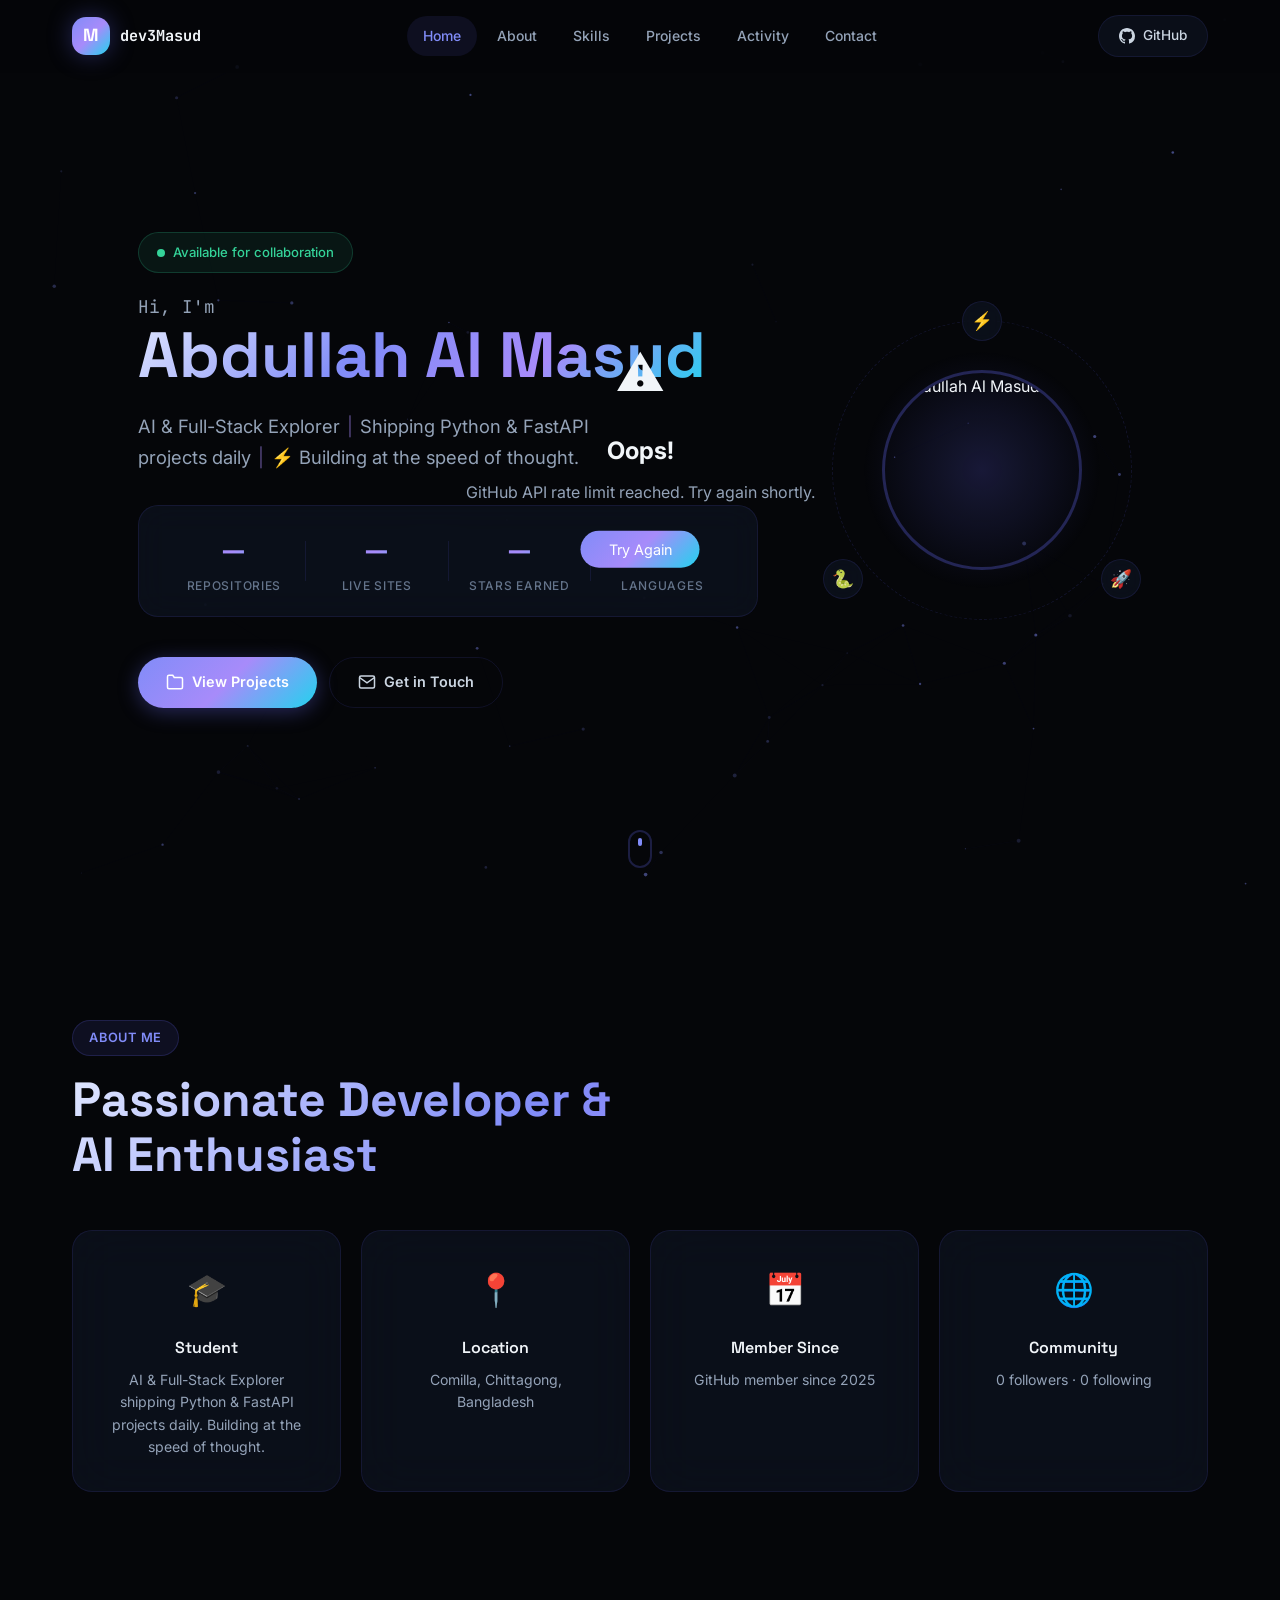
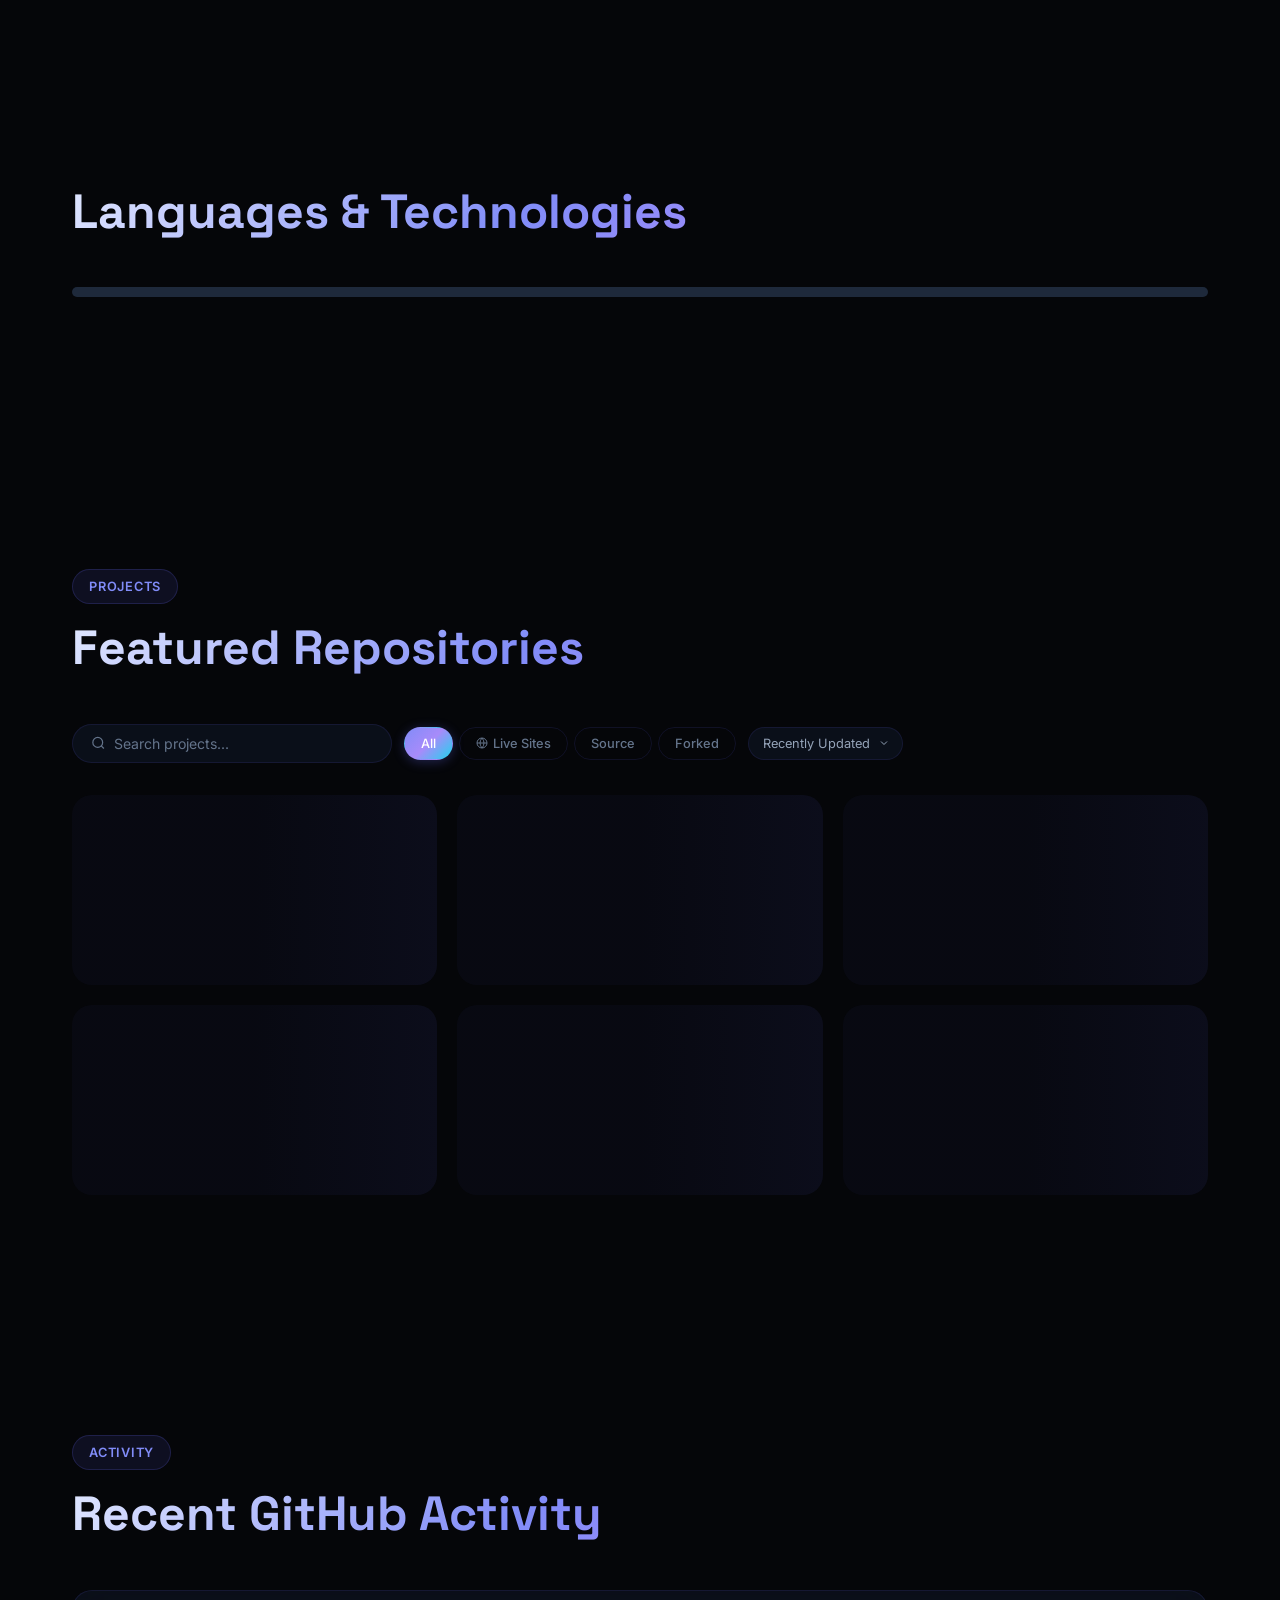
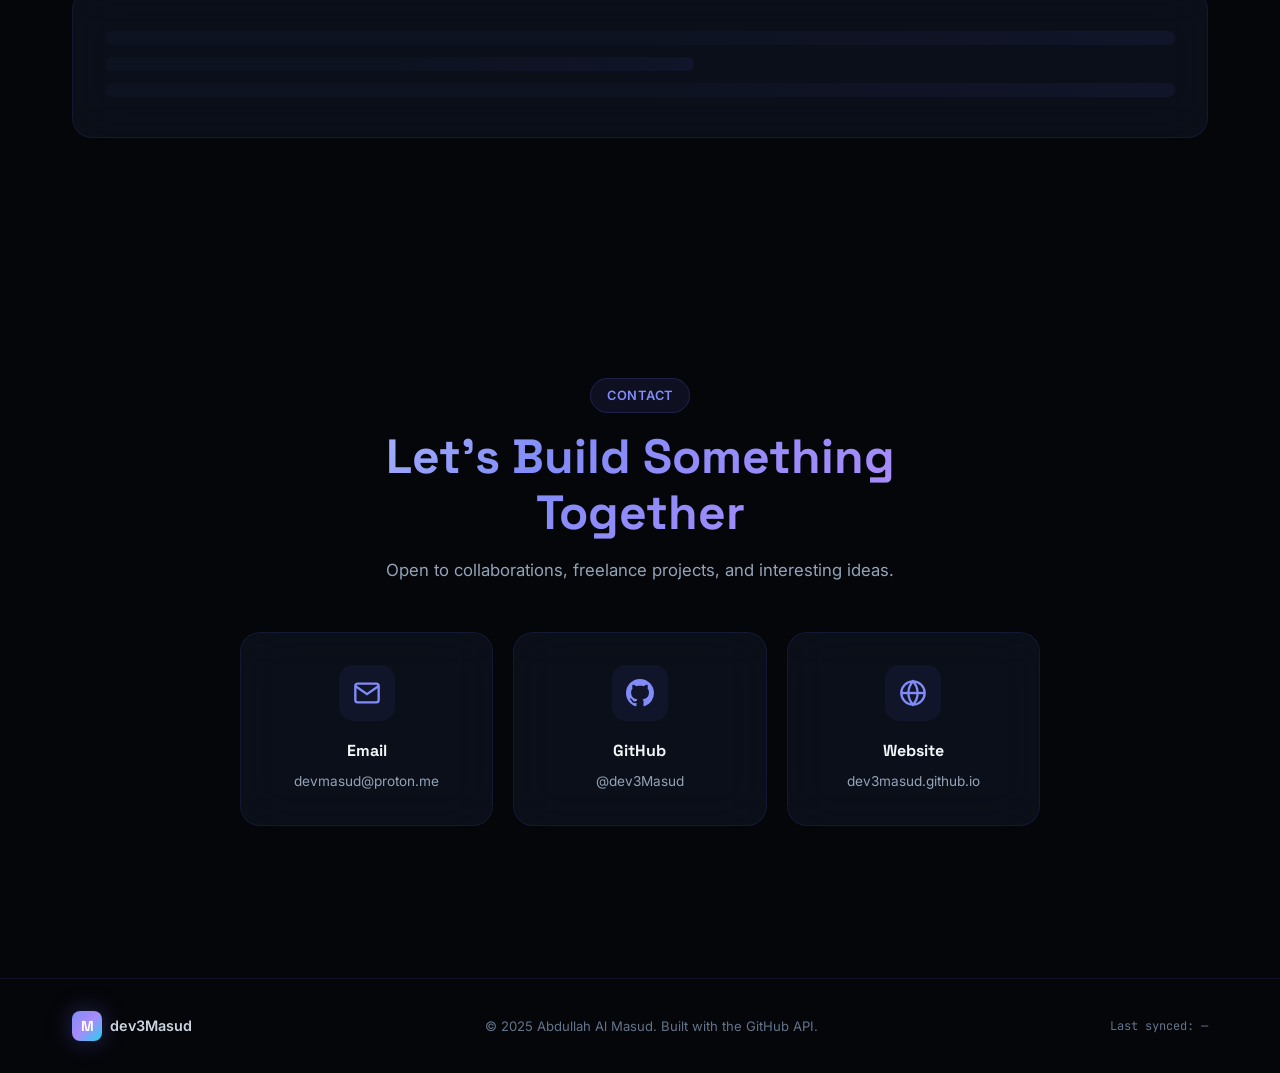
==== index.html @ cdb78681 "feat: redesign as professional portfolio + GitHub dashboard - Hero section with animated avatar orbi" ====
<!DOCTYPE html>
<html lang="en">
<head>
    <meta charset="UTF-8">
    <meta name="viewport" content="width=device-width, initial-scale=1.0">
    <title>Abdullah Al Masud — Full-Stack Developer & AI Explorer</title>
    <meta name="description" content="Portfolio & GitHub Dashboard of Abdullah Al Masud — AI & Full-Stack Explorer shipping Python & FastAPI projects daily.">
    <meta name="theme-color" content="#0a0e17">
    <link rel="preconnect" href="https://fonts.googleapis.com">
    <link rel="preconnect" href="https://fonts.gstatic.com" crossorigin>
    <link href="https://fonts.googleapis.com/css2?family=Inter:wght@300;400;500;600;700;800;900&family=JetBrains+Mono:wght@400;500;600&family=Space+Grotesk:wght@400;500;600;700&display=swap" rel="stylesheet">
    <link rel="stylesheet" href="style.css">
    <link rel="icon" href="data:image/svg+xml,<svg xmlns='http://www.w3.org/2000/svg' viewBox='0 0 100 100'><text y='.9em' font-size='90'>⚡</text></svg>">
</head>
<body>
    <!-- Particle Canvas -->
    <canvas id="particle-canvas"></canvas>

    <!-- Navigation -->
    <nav id="navbar">
        <div class="nav-inner">
            <a href="#hero" class="nav-logo">
                <span class="logo-icon">M</span>
                <span class="logo-text">dev3Masud</span>
            </a>
            <div class="nav-links" id="nav-links">
                <a href="#hero" class="nav-link active" data-section="hero">Home</a>
                <a href="#about" class="nav-link" data-section="about">About</a>
                <a href="#skills" class="nav-link" data-section="skills">Skills</a>
                <a href="#projects" class="nav-link" data-section="projects">Projects</a>
                <a href="#activity" class="nav-link" data-section="activity">Activity</a>
                <a href="#contact" class="nav-link" data-section="contact">Contact</a>
            </div>
            <div class="nav-actions">
                <a href="" id="nav-github-link" class="nav-cta" target="_blank" rel="noopener noreferrer">
                    <svg width="16" height="16" viewBox="0 0 24 24" fill="currentColor"><path d="M12 0C5.37 0 0 5.37 0 12c0 5.31 3.435 9.795 8.205 11.385.6.105.825-.255.825-.57 0-.285-.015-1.23-.015-2.235-3.015.555-3.795-.735-4.035-1.41-.135-.345-.72-1.41-1.23-1.695-.42-.225-1.02-.78-.015-.795.945-.015 1.62.87 1.845 1.23 1.08 1.815 2.805 1.305 3.495.99.105-.78.42-1.305.765-1.605-2.67-.3-5.46-1.335-5.46-5.925 0-1.305.465-2.385 1.23-3.225-.12-.3-.54-1.53.12-3.18 0 0 1.005-.315 3.3 1.23.96-.27 1.98-.405 3-.405s2.04.135 3 .405c2.295-1.56 3.3-1.23 3.3-1.23.66 1.65.24 2.88.12 3.18.765.84 1.23 1.905 1.23 3.225 0 4.605-2.805 5.625-5.475 5.925.435.375.81 1.095.81 2.22 0 1.605-.015 2.895-.015 3.3 0 .315.225.69.825.57A12.02 12.02 0 0 0 24 12c0-6.63-5.37-12-12-12z"/></svg>
                    GitHub
                </a>
                <button class="nav-hamburger" id="nav-hamburger" aria-label="Toggle menu">
                    <span></span><span></span><span></span>
                </button>
            </div>
        </div>
    </nav>

    <!-- Hero Section -->
    <section id="hero" class="hero-section">
        <div class="hero-content">
            <div class="hero-badge animate-on-scroll">
                <span class="status-dot"></span>
                Available for collaboration
            </div>
            <h1 class="hero-title animate-on-scroll">
                <span class="hero-greeting">Hi, I'm</span>
                <span class="hero-name" id="hero-name">Abdullah Al Masud</span>
            </h1>
            <p class="hero-tagline animate-on-scroll" id="hero-tagline">
                AI & Full-Stack Explorer <span class="accent-sep">|</span> Shipping Python & FastAPI projects daily <span class="accent-sep">|</span> ⚡ Building at the speed of thought.
            </p>
            <div class="hero-stats animate-on-scroll" id="hero-stats">
                <div class="hero-stat">
                    <span class="hero-stat-value" id="hero-repos">—</span>
                    <span class="hero-stat-label">Repositories</span>
                </div>
                <div class="hero-stat-divider"></div>
                <div class="hero-stat">
                    <span class="hero-stat-value" id="hero-pages">—</span>
                    <span class="hero-stat-label">Live Sites</span>
                </div>
                <div class="hero-stat-divider"></div>
                <div class="hero-stat">
                    <span class="hero-stat-value" id="hero-stars">—</span>
                    <span class="hero-stat-label">Stars Earned</span>
                </div>
                <div class="hero-stat-divider"></div>
                <div class="hero-stat">
                    <span class="hero-stat-value" id="hero-langs">—</span>
                    <span class="hero-stat-label">Languages</span>
                </div>
            </div>
            <div class="hero-actions animate-on-scroll">
                <a href="#projects" class="btn btn-primary">
                    <svg width="18" height="18" viewBox="0 0 24 24" fill="none" stroke="currentColor" stroke-width="2"><path d="M22 19a2 2 0 0 1-2 2H4a2 2 0 0 1-2-2V5a2 2 0 0 1 2-2h5l2 3h9a2 2 0 0 1 2 2z"></path></svg>
                    View Projects
                </a>
                <a href="#contact" class="btn btn-outline">
                    <svg width="18" height="18" viewBox="0 0 24 24" fill="none" stroke="currentColor" stroke-width="2"><path d="M4 4h16c1.1 0 2 .9 2 2v12c0 1.1-.9 2-2 2H4c-1.1 0-2-.9-2-2V6c0-1.1.9-2 2-2z"></path><polyline points="22,6 12,13 2,6"></polyline></svg>
                    Get in Touch
                </a>
            </div>
        </div>
        <div class="hero-visual">
            <div class="hero-avatar-container animate-on-scroll">
                <img src="" alt="Abdullah Al Masud" class="hero-avatar" id="hero-avatar">
                <div class="avatar-orbit">
                    <div class="orbit-dot orbit-dot-1">⚡</div>
                    <div class="orbit-dot orbit-dot-2">🐍</div>
                    <div class="orbit-dot orbit-dot-3">🚀</div>
                </div>
                <div class="avatar-glow"></div>
            </div>
        </div>
        <div class="scroll-indicator">
            <div class="scroll-arrow"></div>
        </div>
    </section>

    <!-- About Section -->
    <section id="about" class="section about-section">
        <div class="section-container">
            <div class="section-label animate-on-scroll">About Me</div>
            <h2 class="section-heading animate-on-scroll">Passionate Developer &<br>AI Enthusiast</h2>
            <div class="about-grid">
                <div class="about-card glass-card animate-on-scroll">
                    <div class="about-card-icon">🎓</div>
                    <h3>Student</h3>
                    <p id="about-bio">AI & Full-Stack Explorer shipping Python & FastAPI projects daily. Building at the speed of thought.</p>
                </div>
                <div class="about-card glass-card animate-on-scroll">
                    <div class="about-card-icon">📍</div>
                    <h3>Location</h3>
                    <p id="about-location">Comilla, Chittagong, Bangladesh</p>
                </div>
                <div class="about-card glass-card animate-on-scroll">
                    <div class="about-card-icon">📅</div>
                    <h3>Member Since</h3>
                    <p id="about-joined">GitHub member since 2025</p>
                </div>
                <div class="about-card glass-card animate-on-scroll">
                    <div class="about-card-icon">🌐</div>
                    <h3>Community</h3>
                    <p><span id="about-followers">0</span> followers · <span id="about-following">0</span> following</p>
                </div>
            </div>
        </div>
    </section>

    <!-- Skills / Languages Section -->
    <section id="skills" class="section skills-section">
        <div class="section-container">
            <div class="section-label animate-on-scroll">Tech Stack</div>
            <h2 class="section-heading animate-on-scroll">Languages & Technologies</h2>
            <div class="skills-bar-wrap animate-on-scroll">
                <div class="skills-bar" id="skills-bar"></div>
            </div>
            <div class="skills-grid" id="skills-grid">
                <!-- Filled by JS -->
            </div>
        </div>
    </section>

    <!-- Projects Section -->
    <section id="projects" class="section projects-section">
        <div class="section-container">
            <div class="section-label animate-on-scroll">Projects</div>
            <h2 class="section-heading animate-on-scroll">Featured Repositories</h2>
            <div class="projects-toolbar animate-on-scroll">
                <div class="search-box" id="search-box">
                    <svg width="16" height="16" viewBox="0 0 24 24" fill="none" stroke="currentColor" stroke-width="2"><circle cx="11" cy="11" r="8"></circle><line x1="21" y1="21" x2="16.65" y2="16.65"></line></svg>
                    <input type="text" id="repo-search" placeholder="Search projects..." autocomplete="off">
                </div>
                <div class="filter-group">
                    <button class="chip active" data-filter="all" id="filter-all">All</button>
                    <button class="chip" data-filter="pages" id="filter-pages">
                        <svg width="12" height="12" viewBox="0 0 24 24" fill="none" stroke="currentColor" stroke-width="2"><circle cx="12" cy="12" r="10"></circle><line x1="2" y1="12" x2="22" y2="12"></line><path d="M12 2a15.3 15.3 0 0 1 4 10 15.3 15.3 0 0 1-4 10 15.3 15.3 0 0 1-4-10 15.3 15.3 0 0 1 4-10z"></path></svg>
                        Live Sites
                    </button>
                    <button class="chip" data-filter="source" id="filter-source">Source</button>
                    <button class="chip" data-filter="forked" id="filter-forked">Forked</button>
                </div>
                <select id="sort-select" class="sort-select">
                    <option value="updated">Recently Updated</option>
                    <option value="stars">Most Stars</option>
                    <option value="name">Name (A-Z)</option>
                    <option value="created">Recently Created</option>
                </select>
            </div>
            <div class="projects-grid" id="repos-grid">
                <div class="skeleton-grid">
                    <div class="skeleton-card"></div>
                    <div class="skeleton-card"></div>
                    <div class="skeleton-card"></div>
                    <div class="skeleton-card"></div>
                    <div class="skeleton-card"></div>
                    <div class="skeleton-card"></div>
                </div>
            </div>
            <div class="projects-empty hidden" id="repos-empty">
                <svg width="56" height="56" viewBox="0 0 24 24" fill="none" stroke="currentColor" stroke-width="1"><circle cx="11" cy="11" r="8"></circle><line x1="21" y1="21" x2="16.65" y2="16.65"></line></svg>
                <p>No projects match your search</p>
            </div>
        </div>
    </section>

    <!-- Activity Section -->
    <section id="activity" class="section activity-section">
        <div class="section-container">
            <div class="section-label animate-on-scroll">Activity</div>
            <h2 class="section-heading animate-on-scroll">Recent GitHub Activity</h2>
            <div class="activity-feed glass-card animate-on-scroll" id="activity-feed">
                <div class="skeleton-lines">
                    <div class="skeleton-line"></div>
                    <div class="skeleton-line short"></div>
                    <div class="skeleton-line"></div>
                </div>
            </div>
        </div>
    </section>

    <!-- Contact Section -->
    <section id="contact" class="section contact-section">
        <div class="section-container">
            <div class="section-label animate-on-scroll">Contact</div>
            <h2 class="section-heading animate-on-scroll">Let's Build Something<br>Together</h2>
            <p class="contact-subtitle animate-on-scroll">Open to collaborations, freelance projects, and interesting ideas.</p>
            <div class="contact-cards">
                <a href="mailto:devmasud@proton.me" class="contact-card glass-card animate-on-scroll">
                    <div class="contact-card-icon">
                        <svg width="28" height="28" viewBox="0 0 24 24" fill="none" stroke="currentColor" stroke-width="2"><path d="M4 4h16c1.1 0 2 .9 2 2v12c0 1.1-.9 2-2 2H4c-1.1 0-2-.9-2-2V6c0-1.1.9-2 2-2z"></path><polyline points="22,6 12,13 2,6"></polyline></svg>
                    </div>
                    <h3>Email</h3>
                    <p>devmasud@proton.me</p>
                </a>
                <a href="" id="contact-github-link" target="_blank" class="contact-card glass-card animate-on-scroll">
                    <div class="contact-card-icon">
                        <svg width="28" height="28" viewBox="0 0 24 24" fill="currentColor"><path d="M12 0C5.37 0 0 5.37 0 12c0 5.31 3.435 9.795 8.205 11.385.6.105.825-.255.825-.57 0-.285-.015-1.23-.015-2.235-3.015.555-3.795-.735-4.035-1.41-.135-.345-.72-1.41-1.23-1.695-.42-.225-1.02-.78-.015-.795.945-.015 1.62.87 1.845 1.23 1.08 1.815 2.805 1.305 3.495.99.105-.78.42-1.305.765-1.605-2.67-.3-5.46-1.335-5.46-5.925 0-1.305.465-2.385 1.23-3.225-.12-.3-.54-1.53.12-3.18 0 0 1.005-.315 3.3 1.23.96-.27 1.98-.405 3-.405s2.04.135 3 .405c2.295-1.56 3.3-1.23 3.3-1.23.66 1.65.24 2.88.12 3.18.765.84 1.23 1.905 1.23 3.225 0 4.605-2.805 5.625-5.475 5.925.435.375.81 1.095.81 2.22 0 1.605-.015 2.895-.015 3.3 0 .315.225.69.825.57A12.02 12.02 0 0 0 24 12c0-6.63-5.37-12-12-12z"/></svg>
                    </div>
                    <h3>GitHub</h3>
                    <p>@dev3Masud</p>
                </a>
                <a href="https://dev3masud.github.io" class="contact-card glass-card animate-on-scroll">
                    <div class="contact-card-icon">
                        <svg width="28" height="28" viewBox="0 0 24 24" fill="none" stroke="currentColor" stroke-width="2"><circle cx="12" cy="12" r="10"></circle><line x1="2" y1="12" x2="22" y2="12"></line><path d="M12 2a15.3 15.3 0 0 1 4 10 15.3 15.3 0 0 1-4 10 15.3 15.3 0 0 1-4-10 15.3 15.3 0 0 1 4-10z"></path></svg>
                    </div>
                    <h3>Website</h3>
                    <p>dev3masud.github.io</p>
                </a>
            </div>
        </div>
    </section>

    <!-- Footer -->
    <footer id="footer">
        <div class="footer-inner">
            <div class="footer-brand">
                <span class="logo-icon small">M</span>
                <span>dev3Masud</span>
            </div>
            <p class="footer-copy">© 2025 Abdullah Al Masud. Built with the GitHub API.</p>
            <p class="footer-update" id="footer-update">Last synced: —</p>
        </div>
    </footer>

    <script src="app.js"></script>
</body>
</html>
---- style.css ----
/* ============================================
   Portfolio + GitHub Dashboard
   Premium Dark Theme — Professional Edition
   ============================================ */

/* ── Custom Properties ── */
:root {
    --bg-0: #050609;
    --bg-1: #0a0e17;
    --bg-2: #111827;
    --bg-3: #1e293b;

    --glass: rgba(15, 20, 35, 0.65);
    --glass-border: rgba(99, 102, 241, 0.12);
    --glass-border-hover: rgba(139, 92, 246, 0.35);
    --glass-highlight: rgba(99, 102, 241, 0.06);

    --text-1: #f1f5f9;
    --text-2: #cbd5e1;
    --text-3: #94a3b8;
    --text-4: #64748b;

    --indigo: #818cf8;
    --indigo-deep: #6366f1;
    --violet: #a78bfa;
    --violet-deep: #8b5cf6;
    --cyan: #22d3ee;
    --emerald: #34d399;
    --amber: #fbbf24;
    --rose: #fb7185;
    --pink: #f472b6;

    --gradient-brand: linear-gradient(135deg, var(--indigo) 0%, var(--violet) 50%, var(--cyan) 100%);
    --gradient-text: linear-gradient(135deg, #e0e7ff 0%, var(--indigo) 40%, var(--violet) 70%, var(--cyan) 100%);
    --gradient-card: linear-gradient(135deg, rgba(99,102,241,0.08), rgba(139,92,246,0.04));

    --sans: 'Inter', -apple-system, BlinkMacSystemFont, 'Segoe UI', sans-serif;
    --display: 'Space Grotesk', 'Inter', sans-serif;
    --mono: 'JetBrains Mono', 'Fira Code', monospace;

    --radius-sm: 8px;
    --radius-md: 14px;
    --radius-lg: 20px;
    --radius-xl: 28px;
    --radius-full: 9999px;

    --ease-out: cubic-bezier(0.16, 1, 0.3, 1);
    --ease-spring: cubic-bezier(0.34, 1.56, 0.64, 1);

    --section-gap: 120px;
    --container: 1200px;
}

/* ── Reset ── */
*, *::before, *::after {
    margin: 0; padding: 0; box-sizing: border-box;
}

html {
    scroll-behavior: smooth;
    scroll-padding-top: 80px;
    -webkit-font-smoothing: antialiased;
}

body {
    font-family: var(--sans);
    background: var(--bg-0);
    color: var(--text-1);
    line-height: 1.7;
    overflow-x: hidden;
}

a { color: var(--indigo); text-decoration: none; transition: color 0.2s; }
a:hover { color: var(--violet); }

img { display: block; max-width: 100%; }

/* ── Canvas ── */
#particle-canvas {
    position: fixed;
    inset: 0;
    z-index: 0;
    pointer-events: none;
}

/* ── Glass Card ── */
.glass-card {
    background: var(--glass);
    backdrop-filter: blur(24px);
    -webkit-backdrop-filter: blur(24px);
    border: 1px solid var(--glass-border);
    border-radius: var(--radius-lg);
    transition: border-color 0.35s var(--ease-out), transform 0.35s var(--ease-out), box-shadow 0.35s var(--ease-out);
}

.glass-card:hover {
    border-color: var(--glass-border-hover);
    transform: translateY(-4px);
    box-shadow: 0 20px 60px -15px rgba(99,102,241,0.15);
}

/* ── Section Shared ── */
.section {
    position: relative;
    z-index: 1;
    padding: var(--section-gap) 0;
}

.section-container {
    max-width: var(--container);
    margin: 0 auto;
    padding: 0 2rem;
}

.section-label {
    display: inline-flex;
    align-items: center;
    gap: 6px;
    padding: 6px 16px;
    border-radius: var(--radius-full);
    background: rgba(99,102,241,0.1);
    border: 1px solid rgba(99,102,241,0.2);
    color: var(--indigo);
    font-size: 0.8rem;
    font-weight: 600;
    letter-spacing: 0.06em;
    text-transform: uppercase;
    margin-bottom: 1rem;
}

.section-heading {
    font-family: var(--display);
    font-size: clamp(2rem, 4vw, 3rem);
    font-weight: 700;
    line-height: 1.15;
    margin-bottom: 3rem;
    background: var(--gradient-text);
    -webkit-background-clip: text;
    -webkit-text-fill-color: transparent;
    background-clip: text;
}

/* ============================================
   Navigation
   ============================================ */
#navbar {
    position: fixed;
    top: 0; left: 0; right: 0;
    z-index: 1000;
    background: rgba(5, 6, 9, 0.7);
    backdrop-filter: blur(20px);
    -webkit-backdrop-filter: blur(20px);
    border-bottom: 1px solid transparent;
    transition: border-color 0.3s, background 0.3s;
}

#navbar.scrolled {
    border-bottom-color: var(--glass-border);
    background: rgba(5, 6, 9, 0.92);
}

.nav-inner {
    max-width: var(--container);
    margin: 0 auto;
    padding: 0 2rem;
    height: 72px;
    display: flex;
    align-items: center;
    justify-content: space-between;
}

.nav-logo {
    display: flex;
    align-items: center;
    gap: 10px;
    color: var(--text-1);
    font-weight: 700;
    font-size: 1.05rem;
}

.nav-logo:hover { color: var(--text-1); }

.logo-icon {
    width: 38px; height: 38px;
    border-radius: var(--radius-md);
    background: var(--gradient-brand);
    display: flex;
    align-items: center;
    justify-content: center;
    font-family: var(--display);
    font-weight: 800;
    font-size: 1.1rem;
    color: white;
    box-shadow: 0 0 24px rgba(99,102,241,0.35);
}

.logo-icon.small {
    width: 30px; height: 30px;
    font-size: 0.9rem;
    border-radius: var(--radius-sm);
}

.logo-text {
    font-family: var(--mono);
    font-size: 0.95rem;
}

.nav-links {
    display: flex;
    gap: 4px;
}

.nav-link {
    padding: 8px 16px;
    border-radius: var(--radius-full);
    color: var(--text-3);
    font-size: 0.875rem;
    font-weight: 500;
    transition: all 0.2s;
    position: relative;
}

.nav-link:hover {
    color: var(--text-1);
    background: var(--glass-highlight);
}

.nav-link.active {
    color: var(--indigo);
    background: rgba(99,102,241,0.1);
}

.nav-cta {
    display: flex;
    align-items: center;
    gap: 8px;
    padding: 8px 20px;
    border-radius: var(--radius-full);
    background: var(--glass);
    border: 1px solid var(--glass-border);
    color: var(--text-2);
    font-size: 0.85rem;
    font-weight: 500;
    transition: all 0.25s;
}

.nav-cta:hover {
    border-color: var(--glass-border-hover);
    color: var(--text-1);
    background: rgba(99,102,241,0.08);
}

.nav-hamburger {
    display: none;
    flex-direction: column;
    gap: 5px;
    background: none;
    border: none;
    cursor: pointer;
    padding: 4px;
}

.nav-hamburger span {
    display: block;
    width: 22px;
    height: 2px;
    background: var(--text-2);
    border-radius: 2px;
    transition: all 0.3s;
}

.nav-actions {
    display: flex;
    align-items: center;
    gap: 12px;
}

/* ============================================
   Hero
   ============================================ */
.hero-section {
    position: relative;
    z-index: 1;
    min-height: 100vh;
    display: flex;
    align-items: center;
    justify-content: center;
    padding: 120px 2rem 80px;
    gap: 4rem;
    max-width: var(--container);
    margin: 0 auto;
}

.hero-content {
    flex: 1;
    max-width: 620px;
}

.hero-badge {
    display: inline-flex;
    align-items: center;
    gap: 8px;
    padding: 8px 18px;
    border-radius: var(--radius-full);
    background: rgba(52,211,153,0.08);
    border: 1px solid rgba(52,211,153,0.2);
    color: var(--emerald);
    font-size: 0.82rem;
    font-weight: 500;
    margin-bottom: 1.5rem;
}

.status-dot {
    width: 8px; height: 8px;
    border-radius: 50%;
    background: var(--emerald);
    animation: pulse 2s ease-in-out infinite;
}

@keyframes pulse {
    0%, 100% { box-shadow: 0 0 0 0 rgba(52,211,153,0.5); }
    50% { box-shadow: 0 0 0 6px rgba(52,211,153,0); }
}

.hero-greeting {
    display: block;
    font-family: var(--mono);
    font-size: clamp(0.9rem, 1.5vw, 1.1rem);
    font-weight: 400;
    color: var(--text-3);
    margin-bottom: 0.25rem;
    -webkit-text-fill-color: unset;
    background: none;
}

.hero-title {
    font-family: var(--display);
    line-height: 1.1;
    margin-bottom: 1.25rem;
}

.hero-name {
    font-size: clamp(2.5rem, 5.5vw, 4rem);
    font-weight: 900;
    background: var(--gradient-text);
    -webkit-background-clip: text;
    -webkit-text-fill-color: transparent;
    background-clip: text;
}

.hero-tagline {
    font-size: clamp(0.95rem, 1.5vw, 1.15rem);
    color: var(--text-3);
    line-height: 1.7;
    margin-bottom: 2rem;
    max-width: 520px;
}

.accent-sep {
    color: var(--violet);
    margin: 0 2px;
    opacity: 0.5;
}

.hero-stats {
    display: flex;
    align-items: center;
    gap: 0;
    margin-bottom: 2.5rem;
    padding: 20px 28px;
    background: var(--glass);
    border: 1px solid var(--glass-border);
    border-radius: var(--radius-lg);
    backdrop-filter: blur(16px);
}

.hero-stat {
    text-align: center;
    flex: 1;
}

.hero-stat-value {
    display: block;
    font-family: var(--display);
    font-size: 1.75rem;
    font-weight: 800;
    background: var(--gradient-brand);
    -webkit-background-clip: text;
    -webkit-text-fill-color: transparent;
    background-clip: text;
    font-variant-numeric: tabular-nums;
}

.hero-stat-label {
    display: block;
    font-size: 0.75rem;
    color: var(--text-4);
    font-weight: 500;
    text-transform: uppercase;
    letter-spacing: 0.06em;
    margin-top: 2px;
}

.hero-stat-divider {
    width: 1px;
    height: 40px;
    background: var(--glass-border);
    margin: 0 4px;
    flex-shrink: 0;
}

.hero-actions {
    display: flex;
    gap: 12px;
    flex-wrap: wrap;
}

/* Buttons */
.btn {
    display: inline-flex;
    align-items: center;
    gap: 8px;
    padding: 12px 28px;
    border-radius: var(--radius-full);
    font-family: var(--sans);
    font-size: 0.9rem;
    font-weight: 600;
    cursor: pointer;
    transition: all 0.3s var(--ease-out);
    border: none;
    text-decoration: none;
}

.btn-primary {
    background: var(--gradient-brand);
    color: white;
    box-shadow: 0 4px 20px rgba(99,102,241,0.35);
}

.btn-primary:hover {
    transform: translateY(-2px);
    box-shadow: 0 8px 30px rgba(99,102,241,0.5);
    color: white;
}

.btn-outline {
    background: transparent;
    border: 1px solid var(--glass-border);
    color: var(--text-2);
}

.btn-outline:hover {
    border-color: var(--glass-border-hover);
    background: rgba(99,102,241,0.06);
    color: var(--text-1);
    transform: translateY(-2px);
}

/* Hero Visual */
.hero-visual {
    flex-shrink: 0;
}

.hero-avatar-container {
    position: relative;
    width: 320px;
    height: 320px;
    display: flex;
    align-items: center;
    justify-content: center;
}

.hero-avatar {
    width: 200px;
    height: 200px;
    border-radius: 50%;
    object-fit: cover;
    position: relative;
    z-index: 2;
    border: 3px solid rgba(99,102,241,0.3);
}

.avatar-glow {
    position: absolute;
    width: 240px;
    height: 240px;
    border-radius: 50%;
    background: radial-gradient(circle, rgba(99,102,241,0.2), transparent 70%);
    z-index: 1;
    animation: glowPulse 4s ease-in-out infinite;
}

@keyframes glowPulse {
    0%, 100% { transform: scale(1); opacity: 0.6; }
    50% { transform: scale(1.15); opacity: 1; }
}

.avatar-orbit {
    position: absolute;
    width: 300px;
    height: 300px;
    border-radius: 50%;
    border: 1px dashed rgba(99,102,241,0.15);
    animation: orbitSpin 25s linear infinite;
    z-index: 3;
}

@keyframes orbitSpin {
    from { transform: rotate(0deg); }
    to { transform: rotate(360deg); }
}

.orbit-dot {
    position: absolute;
    width: 40px; height: 40px;
    border-radius: 50%;
    background: var(--glass);
    border: 1px solid var(--glass-border);
    backdrop-filter: blur(10px);
    display: flex;
    align-items: center;
    justify-content: center;
    font-size: 1.1rem;
    animation: orbitSpin 25s linear infinite reverse;
}

.orbit-dot-1 { top: -20px; left: 50%; transform: translateX(-50%); }
.orbit-dot-2 { bottom: 20px; left: -10px; }
.orbit-dot-3 { bottom: 20px; right: -10px; }

.scroll-indicator {
    position: absolute;
    bottom: 2rem;
    left: 50%;
    transform: translateX(-50%);
    display: flex;
    flex-direction: column;
    align-items: center;
    gap: 8px;
}

.scroll-arrow {
    width: 24px;
    height: 38px;
    border-radius: 12px;
    border: 2px solid rgba(99,102,241,0.25);
    position: relative;
}

.scroll-arrow::before {
    content: '';
    position: absolute;
    top: 6px;
    left: 50%;
    transform: translateX(-50%);
    width: 4px;
    height: 8px;
    background: var(--indigo);
    border-radius: 4px;
    animation: scrollBounce 2s ease-in-out infinite;
}

@keyframes scrollBounce {
    0%, 100% { top: 6px; opacity: 1; }
    50% { top: 18px; opacity: 0.3; }
}

/* ============================================
   About
   ============================================ */
.about-grid {
    display: grid;
    grid-template-columns: repeat(4, 1fr);
    gap: 1.25rem;
}

.about-card {
    padding: 2rem;
    text-align: center;
}

.about-card-icon {
    font-size: 2rem;
    margin-bottom: 1rem;
}

.about-card h3 {
    font-family: var(--display);
    font-size: 1rem;
    font-weight: 600;
    margin-bottom: 0.5rem;
    color: var(--text-1);
}

.about-card p {
    color: var(--text-3);
    font-size: 0.88rem;
    line-height: 1.6;
}

/* ============================================
   Skills
   ============================================ */
.skills-bar-wrap {
    margin-bottom: 2rem;
}

.skills-bar {
    height: 10px;
    border-radius: var(--radius-full);
    overflow: hidden;
    display: flex;
    background: var(--bg-3);
}

.skills-bar-seg {
    height: 100%;
    transition: width 1.2s var(--ease-out);
    min-width: 4px;
    cursor: pointer;
    position: relative;
}

.skills-bar-seg:hover {
    filter: brightness(1.3);
}

.skills-grid {
    display: grid;
    grid-template-columns: repeat(auto-fill, minmax(180px, 1fr));
    gap: 1rem;
}

.skill-card {
    display: flex;
    align-items: center;
    gap: 12px;
    padding: 14px 18px;
    border-radius: var(--radius-md);
    background: var(--glass);
    border: 1px solid var(--glass-border);
    transition: all 0.25s var(--ease-out);
    cursor: default;
}

.skill-card:hover {
    border-color: var(--glass-border-hover);
    transform: translateY(-2px);
    box-shadow: 0 8px 24px rgba(0,0,0,0.2);
}

.skill-dot {
    width: 12px;
    height: 12px;
    border-radius: 50%;
    flex-shrink: 0;
    box-shadow: 0 0 8px currentColor;
}

.skill-name {
    font-size: 0.88rem;
    font-weight: 500;
    color: var(--text-2);
    flex: 1;
}

.skill-pct {
    font-family: var(--mono);
    font-size: 0.78rem;
    color: var(--text-4);
}

.skill-repos {
    font-size: 0.72rem;
    color: var(--text-4);
}

/* ============================================
   Projects
   ============================================ */
.projects-toolbar {
    display: flex;
    align-items: center;
    gap: 12px;
    margin-bottom: 2rem;
    flex-wrap: wrap;
}

.search-box {
    display: flex;
    align-items: center;
    gap: 8px;
    padding: 10px 18px;
    background: var(--glass);
    border: 1px solid var(--glass-border);
    border-radius: var(--radius-full);
    color: var(--text-4);
    flex: 1;
    min-width: 200px;
    max-width: 320px;
    transition: all 0.25s;
}

.search-box:focus-within {
    border-color: var(--indigo);
    box-shadow: 0 0 0 3px rgba(99,102,241,0.12);
}

.search-box input {
    background: none;
    border: none;
    outline: none;
    color: var(--text-1);
    font-family: var(--sans);
    font-size: 0.88rem;
    width: 100%;
}

.search-box input::placeholder { color: var(--text-4); }

.filter-group {
    display: flex;
    gap: 6px;
}

.chip {
    padding: 8px 16px;
    border-radius: var(--radius-full);
    border: 1px solid var(--glass-border);
    background: transparent;
    color: var(--text-4);
    font-family: var(--sans);
    font-size: 0.8rem;
    font-weight: 500;
    cursor: pointer;
    transition: all 0.2s;
    display: flex;
    align-items: center;
    gap: 5px;
    white-space: nowrap;
}

.chip:hover {
    border-color: var(--glass-border-hover);
    color: var(--text-2);
}

.chip.active {
    background: var(--gradient-brand);
    border-color: transparent;
    color: white;
    box-shadow: 0 2px 12px rgba(99,102,241,0.3);
}

.sort-select {
    padding: 8px 32px 8px 14px;
    border-radius: var(--radius-full);
    border: 1px solid var(--glass-border);
    background: var(--glass);
    color: var(--text-3);
    font-family: var(--sans);
    font-size: 0.8rem;
    cursor: pointer;
    outline: none;
    -webkit-appearance: none;
    appearance: none;
    background-image: url("data:image/svg+xml,%3Csvg xmlns='http://www.w3.org/2000/svg' width='12' height='12' viewBox='0 0 24 24' fill='none' stroke='%2394a3b8' stroke-width='2'%3E%3Cpolyline points='6 9 12 15 18 9'/%3E%3C/svg%3E");
    background-repeat: no-repeat;
    background-position: right 12px center;
    transition: all 0.2s;
}

.sort-select:focus {
    border-color: var(--indigo);
    box-shadow: 0 0 0 3px rgba(99,102,241,0.12);
}

.sort-select option {
    background: var(--bg-2);
    color: var(--text-1);
}

.projects-grid {
    display: grid;
    grid-template-columns: repeat(auto-fill, minmax(360px, 1fr));
    gap: 1.25rem;
}

.project-card {
    padding: 1.75rem;
    position: relative;
    overflow: hidden;
    cursor: pointer;
    animation: fadeUp 0.6s var(--ease-out) backwards;
}

.project-card::after {
    content: '';
    position: absolute;
    inset: 0;
    border-radius: var(--radius-lg);
    background: var(--gradient-card);
    opacity: 0;
    transition: opacity 0.35s;
    pointer-events: none;
}

.project-card:hover::after {
    opacity: 1;
}

.project-header {
    display: flex;
    align-items: flex-start;
    justify-content: space-between;
    gap: 12px;
    margin-bottom: 0.75rem;
    position: relative;
    z-index: 1;
}

.project-name {
    font-family: var(--display);
    font-size: 1.1rem;
    font-weight: 700;
    color: var(--text-1);
    display: flex;
    align-items: center;
    gap: 8px;
    word-break: break-word;
}

.project-name svg {
    color: var(--text-4);
    flex-shrink: 0;
}

.project-badges {
    display: flex;
    gap: 6px;
    flex-shrink: 0;
}

.badge {
    display: inline-flex;
    align-items: center;
    gap: 4px;
    padding: 3px 10px;
    border-radius: var(--radius-full);
    font-size: 0.68rem;
    font-weight: 600;
    letter-spacing: 0.04em;
    text-transform: uppercase;
}

.badge-pages {
    background: rgba(34,211,238,0.12);
    color: var(--cyan);
    border: 1px solid rgba(34,211,238,0.2);
}

.badge-fork {
    background: rgba(244,114,182,0.12);
    color: var(--pink);
    border: 1px solid rgba(244,114,182,0.2);
}

.badge-archived {
    background: rgba(251,191,36,0.12);
    color: var(--amber);
    border: 1px solid rgba(251,191,36,0.2);
}

.project-topics {
    display: flex;
    flex-wrap: wrap;
    gap: 5px;
    margin-bottom: 0.75rem;
    position: relative;
    z-index: 1;
}

.topic-tag {
    padding: 3px 10px;
    border-radius: var(--radius-full);
    background: rgba(99,102,241,0.08);
    color: var(--indigo);
    font-size: 0.7rem;
    font-weight: 500;
}

.project-desc {
    color: var(--text-3);
    font-size: 0.88rem;
    line-height: 1.6;
    margin-bottom: 1rem;
    display: -webkit-box;
    -webkit-line-clamp: 2;
    -webkit-box-orient: vertical;
    overflow: hidden;
    position: relative;
    z-index: 1;
}

.project-meta {
    display: flex;
    align-items: center;
    flex-wrap: wrap;
    gap: 14px;
    font-size: 0.8rem;
    color: var(--text-4);
    position: relative;
    z-index: 1;
}

.project-meta-item {
    display: flex;
    align-items: center;
    gap: 5px;
}

.project-meta-item svg {
    width: 14px; height: 14px;
}

.lang-dot {
    width: 10px; height: 10px;
    border-radius: 50%;
    flex-shrink: 0;
}

.project-visit {
    display: inline-flex;
    align-items: center;
    gap: 6px;
    margin-top: 1rem;
    padding: 6px 16px;
    border-radius: var(--radius-full);
    background: rgba(34,211,238,0.08);
    border: 1px solid rgba(34,211,238,0.18);
    color: var(--cyan);
    font-size: 0.8rem;
    font-weight: 600;
    transition: all 0.2s;
    position: relative;
    z-index: 1;
}

.project-visit:hover {
    background: rgba(34,211,238,0.18);
    color: var(--cyan);
    transform: translateX(4px);
}

.projects-empty {
    text-align: center;
    padding: 4rem;
    color: var(--text-4);
}

.projects-empty svg {
    margin-bottom: 1rem;
    opacity: 0.2;
}

.hidden { display: none !important; }

/* ============================================
   Activity
   ============================================ */
.activity-feed {
    padding: 1.5rem 2rem;
}

.activity-item {
    display: flex;
    gap: 14px;
    padding: 14px 0;
    border-bottom: 1px solid rgba(99,102,241,0.06);
    animation: fadeUp 0.4s var(--ease-out) backwards;
}

.activity-item:last-child {
    border-bottom: none;
}

.activity-dot {
    width: 40px; height: 40px;
    border-radius: var(--radius-sm);
    display: flex;
    align-items: center;
    justify-content: center;
    font-size: 1.1rem;
    flex-shrink: 0;
}

.activity-dot.push { background: rgba(52,211,153,0.1); }
.activity-dot.create { background: rgba(129,140,248,0.1); }
.activity-dot.star { background: rgba(251,191,36,0.1); }
.activity-dot.fork { background: rgba(244,114,182,0.1); }
.activity-dot.issue { background: rgba(34,211,238,0.1); }
.activity-dot.pr { background: rgba(167,139,250,0.1); }
.activity-dot.delete { background: rgba(251,113,133,0.1); }
.activity-dot.release { background: rgba(52,211,153,0.1); }
.activity-dot.default { background: rgba(100,116,139,0.1); }

.activity-body {
    flex: 1;
    min-width: 0;
}

.activity-title {
    font-size: 0.9rem;
    font-weight: 500;
    color: var(--text-2);
    margin-bottom: 2px;
}

.activity-title a {
    font-weight: 600;
}

.activity-time {
    font-size: 0.75rem;
    color: var(--text-4);
    font-family: var(--mono);
}

/* ============================================
   Contact
   ============================================ */
.contact-section {
    text-align: center;
}

.contact-subtitle {
    color: var(--text-3);
    font-size: 1.05rem;
    margin-top: -2rem;
    margin-bottom: 3rem;
}

.contact-cards {
    display: grid;
    grid-template-columns: repeat(3, 1fr);
    gap: 1.25rem;
    max-width: 800px;
    margin: 0 auto;
}

.contact-card {
    padding: 2rem;
    text-align: center;
    color: var(--text-2);
    display: block;
}

.contact-card:hover {
    color: var(--text-1);
}

.contact-card-icon {
    width: 56px; height: 56px;
    border-radius: var(--radius-md);
    background: rgba(99,102,241,0.08);
    display: flex;
    align-items: center;
    justify-content: center;
    margin: 0 auto 1rem;
    color: var(--indigo);
}

.contact-card h3 {
    font-family: var(--display);
    font-size: 1rem;
    margin-bottom: 0.35rem;
    color: var(--text-1);
}

.contact-card p {
    color: var(--text-3);
    font-size: 0.85rem;
}

/* ============================================
   Footer
   ============================================ */
#footer {
    position: relative;
    z-index: 1;
    border-top: 1px solid var(--glass-border);
    margin-top: 2rem;
}

.footer-inner {
    max-width: var(--container);
    margin: 0 auto;
    padding: 2rem;
    display: flex;
    align-items: center;
    justify-content: space-between;
    flex-wrap: wrap;
    gap: 1rem;
}

.footer-brand {
    display: flex;
    align-items: center;
    gap: 8px;
    font-weight: 600;
    font-size: 0.9rem;
    color: var(--text-2);
}

.footer-copy {
    color: var(--text-4);
    font-size: 0.82rem;
}

.footer-update {
    color: var(--text-4);
    font-family: var(--mono);
    font-size: 0.75rem;
}

/* ============================================
   Skeleton Loaders
   ============================================ */
.skeleton-grid {
    display: grid;
    grid-template-columns: repeat(auto-fill, minmax(360px, 1fr));
    gap: 1.25rem;
    grid-column: 1 / -1;
}

.skeleton-card {
    height: 190px;
    border-radius: var(--radius-lg);
    background: linear-gradient(90deg, rgba(99,102,241,0.04) 25%, rgba(99,102,241,0.08) 50%, rgba(99,102,241,0.04) 75%);
    background-size: 200% 100%;
    animation: shimmer 1.5s infinite;
}

.skeleton-lines {
    display: flex;
    flex-direction: column;
    gap: 12px;
    padding: 1rem 0;
}

.skeleton-line {
    height: 14px;
    border-radius: var(--radius-sm);
    background: linear-gradient(90deg, rgba(99,102,241,0.04) 25%, rgba(99,102,241,0.08) 50%, rgba(99,102,241,0.04) 75%);
    background-size: 200% 100%;
    animation: shimmer 1.5s infinite;
}

.skeleton-line.short { width: 55%; }

@keyframes shimmer {
    0% { background-position: -200% 0; }
    100% { background-position: 200% 0; }
}

@keyframes fadeUp {
    from { opacity: 0; transform: translateY(20px); }
    to { opacity: 1; transform: translateY(0); }
}

/* ============================================
   Scroll Animations
   ============================================ */
.animate-on-scroll {
    opacity: 0;
    transform: translateY(30px);
    transition: opacity 0.7s var(--ease-out), transform 0.7s var(--ease-out);
}

.animate-on-scroll.visible {
    opacity: 1;
    transform: translateY(0);
}

/* ============================================
   Scrollbar
   ============================================ */
::-webkit-scrollbar { width: 6px; height: 6px; }
::-webkit-scrollbar-track { background: transparent; }
::-webkit-scrollbar-thumb { background: rgba(99,102,241,0.18); border-radius: 10px; }
::-webkit-scrollbar-thumb:hover { background: rgba(99,102,241,0.35); }

/* ============================================
   Responsive
   ============================================ */
@media (max-width: 1024px) {
    .hero-section {
        flex-direction: column;
        text-align: center;
        gap: 2rem;
    }
    .hero-content { max-width: 100%; }
    .hero-tagline { max-width: 100%; margin-left: auto; margin-right: auto; }
    .hero-actions { justify-content: center; }
    .hero-avatar-container { width: 260px; height: 260px; }
    .hero-avatar { width: 160px; height: 160px; }
    .avatar-glow { width: 190px; height: 190px; }
    .avatar-orbit { width: 240px; height: 240px; }
    .about-grid { grid-template-columns: repeat(2, 1fr); }
}

@media (max-width: 768px) {
    :root { --section-gap: 80px; }

    .nav-links {
        display: none;
        position: absolute;
        top: 72px; left: 0; right: 0;
        flex-direction: column;
        background: rgba(5,6,9,0.97);
        backdrop-filter: blur(20px);
        padding: 1rem;
        border-bottom: 1px solid var(--glass-border);
        gap: 2px;
    }
    .nav-links.open { display: flex; }
    .nav-hamburger { display: flex; }
    .nav-cta { display: none; }

    .hero-stats {
        flex-wrap: wrap;
        gap: 0;
    }
    .hero-stat {
        flex: 0 0 50%;
        padding: 8px 0;
    }
    .hero-stat-divider {
        display: none;
    }

    .projects-grid { grid-template-columns: 1fr; }
    .skeleton-grid { grid-template-columns: 1fr; }
    .contact-cards { grid-template-columns: 1fr; }
    .about-grid { grid-template-columns: 1fr; }

    .projects-toolbar {
        flex-direction: column;
        align-items: stretch;
    }
    .search-box { max-width: 100%; }
    .filter-group {
        overflow-x: auto;
        padding-bottom: 4px;
    }

    .footer-inner {
        flex-direction: column;
        text-align: center;
    }
}

@media (max-width: 480px) {
    .hero-name {
        font-size: 2rem;
    }
    .hero-avatar-container { width: 200px; height: 200px; }
    .hero-avatar { width: 120px; height: 120px; }
    .avatar-glow { width: 150px; height: 150px; }
    .avatar-orbit { width: 180px; height: 180px; }
    .orbit-dot { width: 30px; height: 30px; font-size: 0.85rem; }
    .section-heading { font-size: 1.75rem; }
}
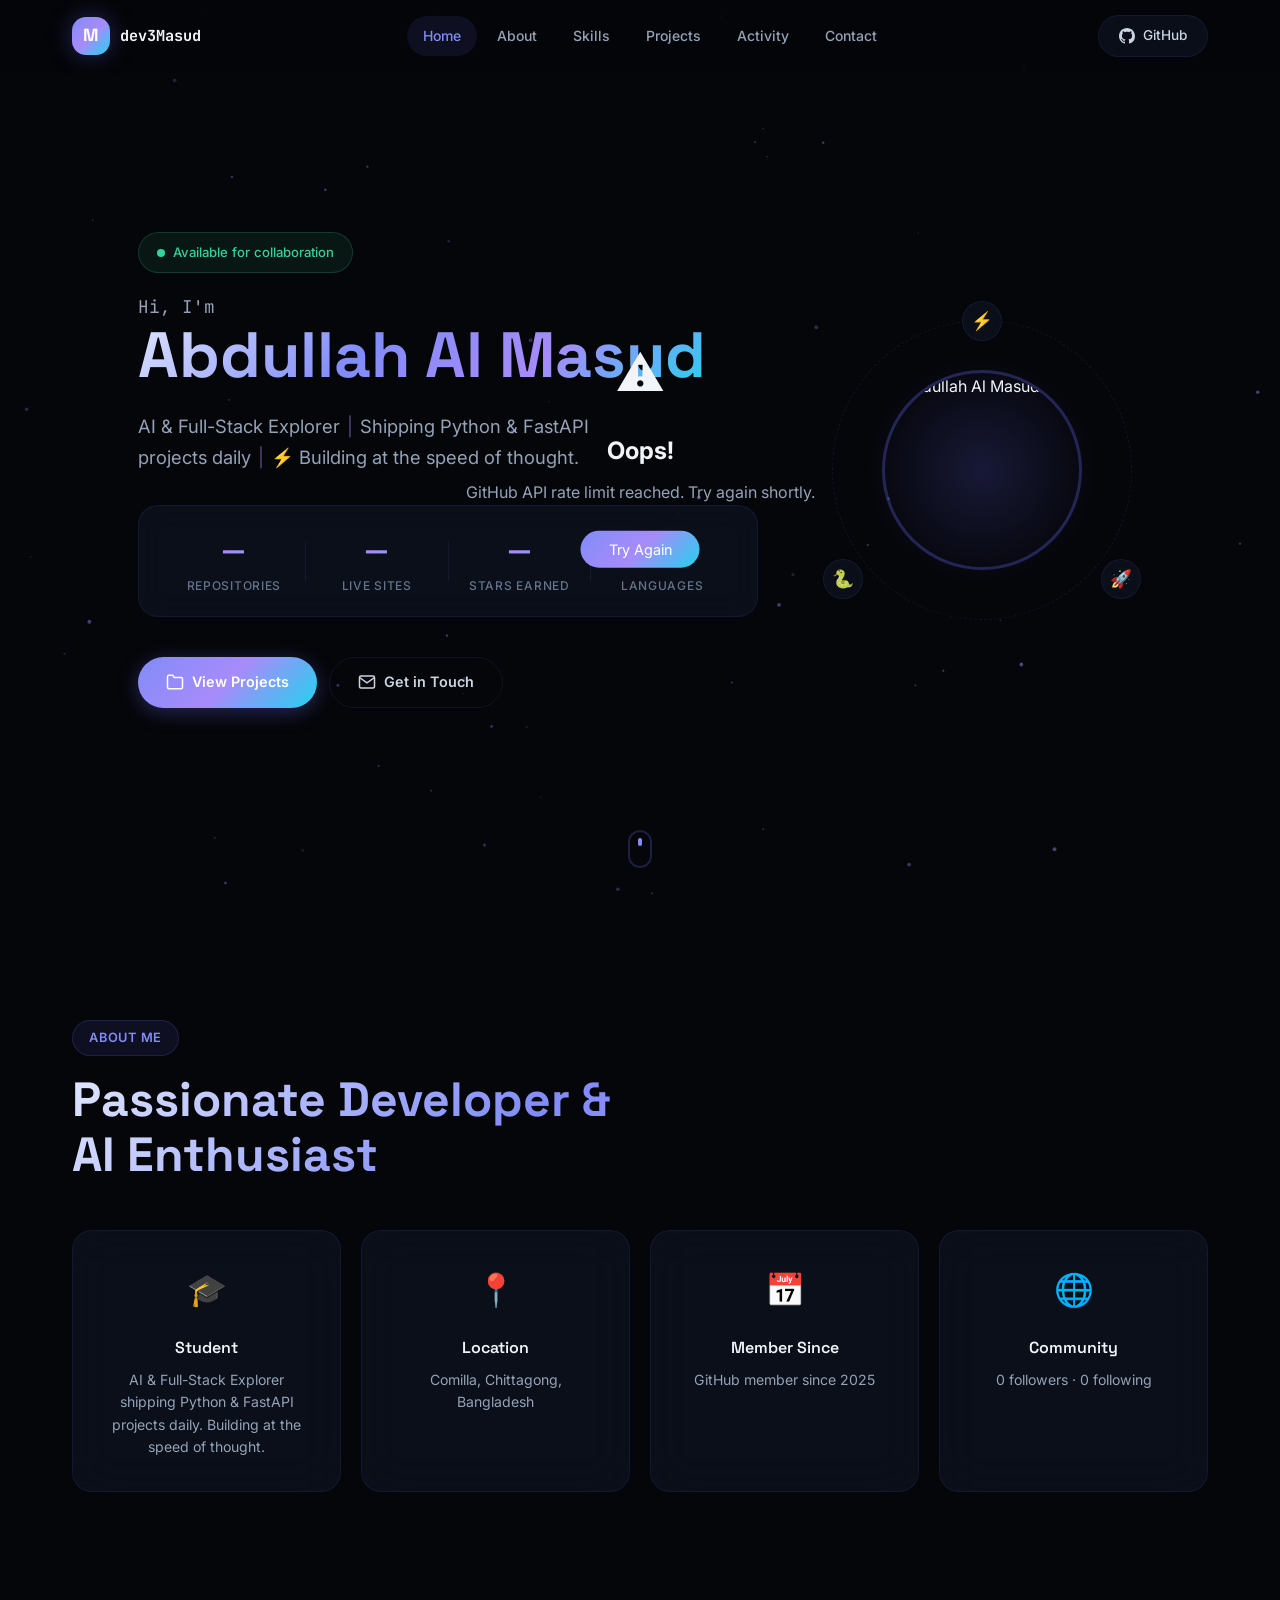
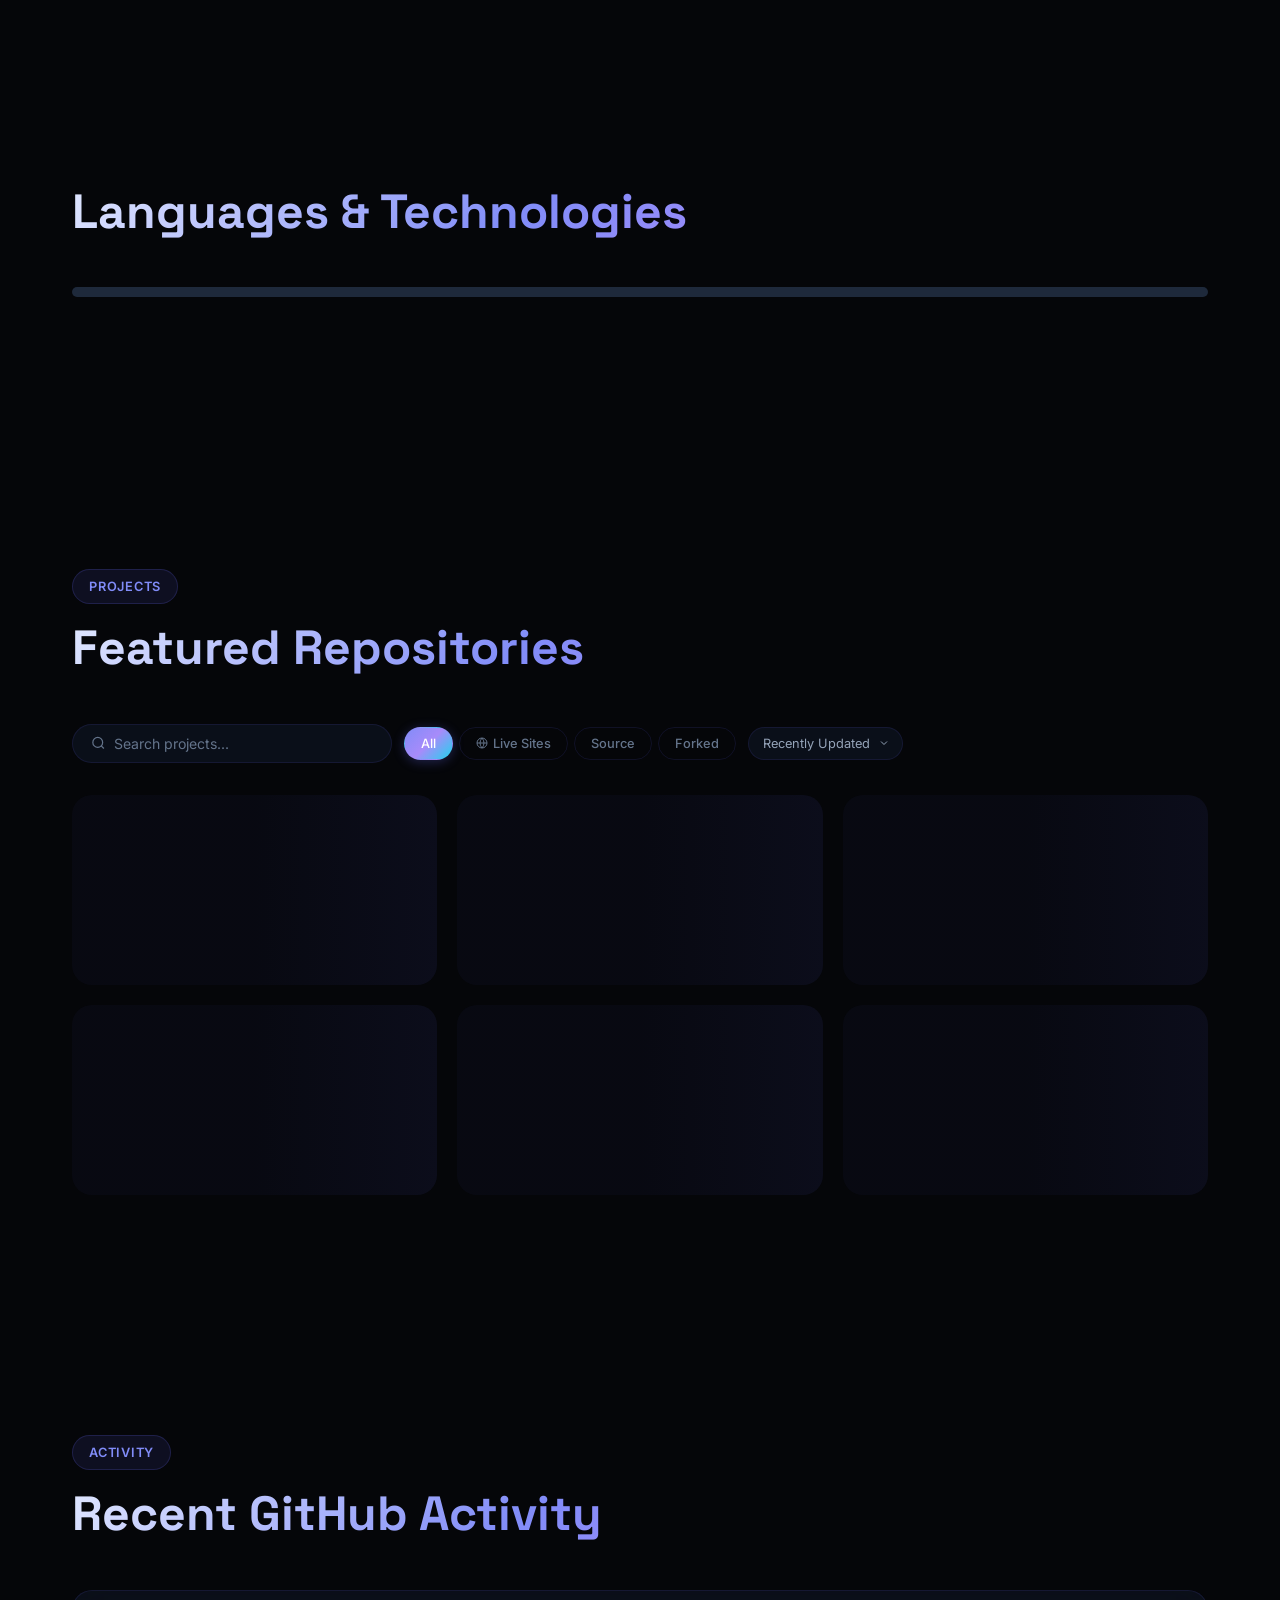
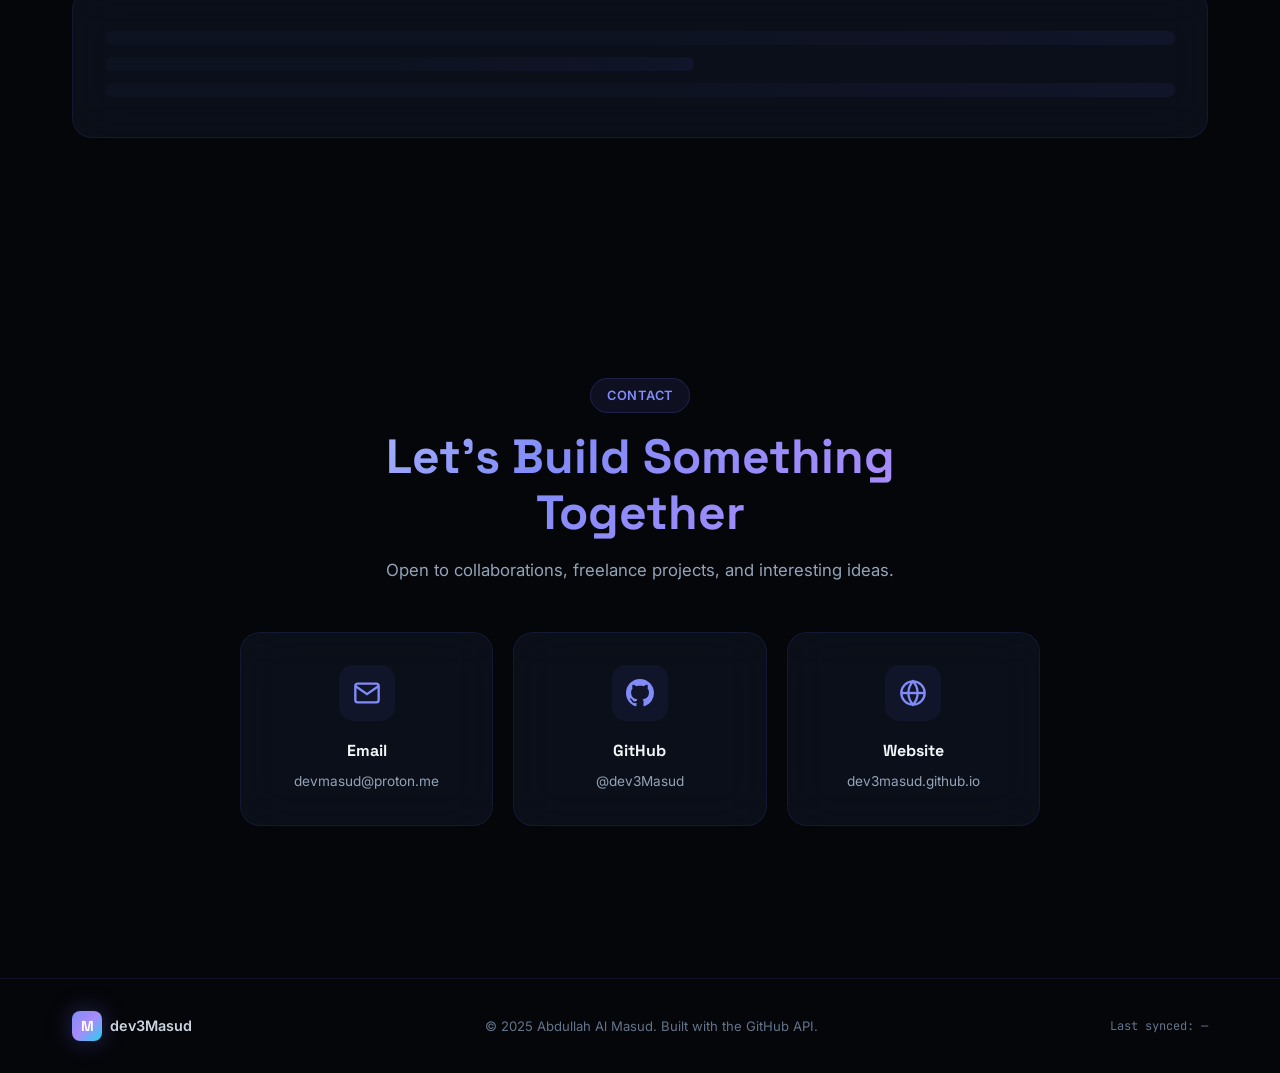
==== commit 81eee3eb: "fix: add cache busting and robust scroll animations - Added ?v=6 query params to CSS and JS links to" ====
--- a/index.html
+++ b/index.html
@@ -9,7 +9,7 @@
     <link rel="preconnect" href="https://fonts.googleapis.com">
     <link rel="preconnect" href="https://fonts.gstatic.com" crossorigin>
     <link href="https://fonts.googleapis.com/css2?family=Inter:wght@300;400;500;600;700;800;900&family=JetBrains+Mono:wght@400;500;600&family=Space+Grotesk:wght@400;500;600;700&display=swap" rel="stylesheet">
-    <link rel="stylesheet" href="style.css">
+    <link rel="stylesheet" href="style.css?v=6">
     <link rel="icon" href="data:image/svg+xml,<svg xmlns='http://www.w3.org/2000/svg' viewBox='0 0 100 100'><text y='.9em' font-size='90'>⚡</text></svg>">
 </head>
 <body>
@@ -251,6 +251,6 @@
         </div>
     </footer>
 
-    <script src="app.js"></script>
+    <script src="app.js?v=6"></script>
 </body>
 </html>
--- a/style.css
+++ b/style.css
@@ -1171,13 +1171,13 @@
 /* ============================================
    Scroll Animations
    ============================================ */
-.animate-on-scroll {
+.js-scroll .animate-on-scroll {
     opacity: 0;
     transform: translateY(30px);
     transition: opacity 0.7s var(--ease-out), transform 0.7s var(--ease-out);
 }
 
-.animate-on-scroll.visible {
+.js-scroll .animate-on-scroll.visible {
     opacity: 1;
     transform: translateY(0);
 }
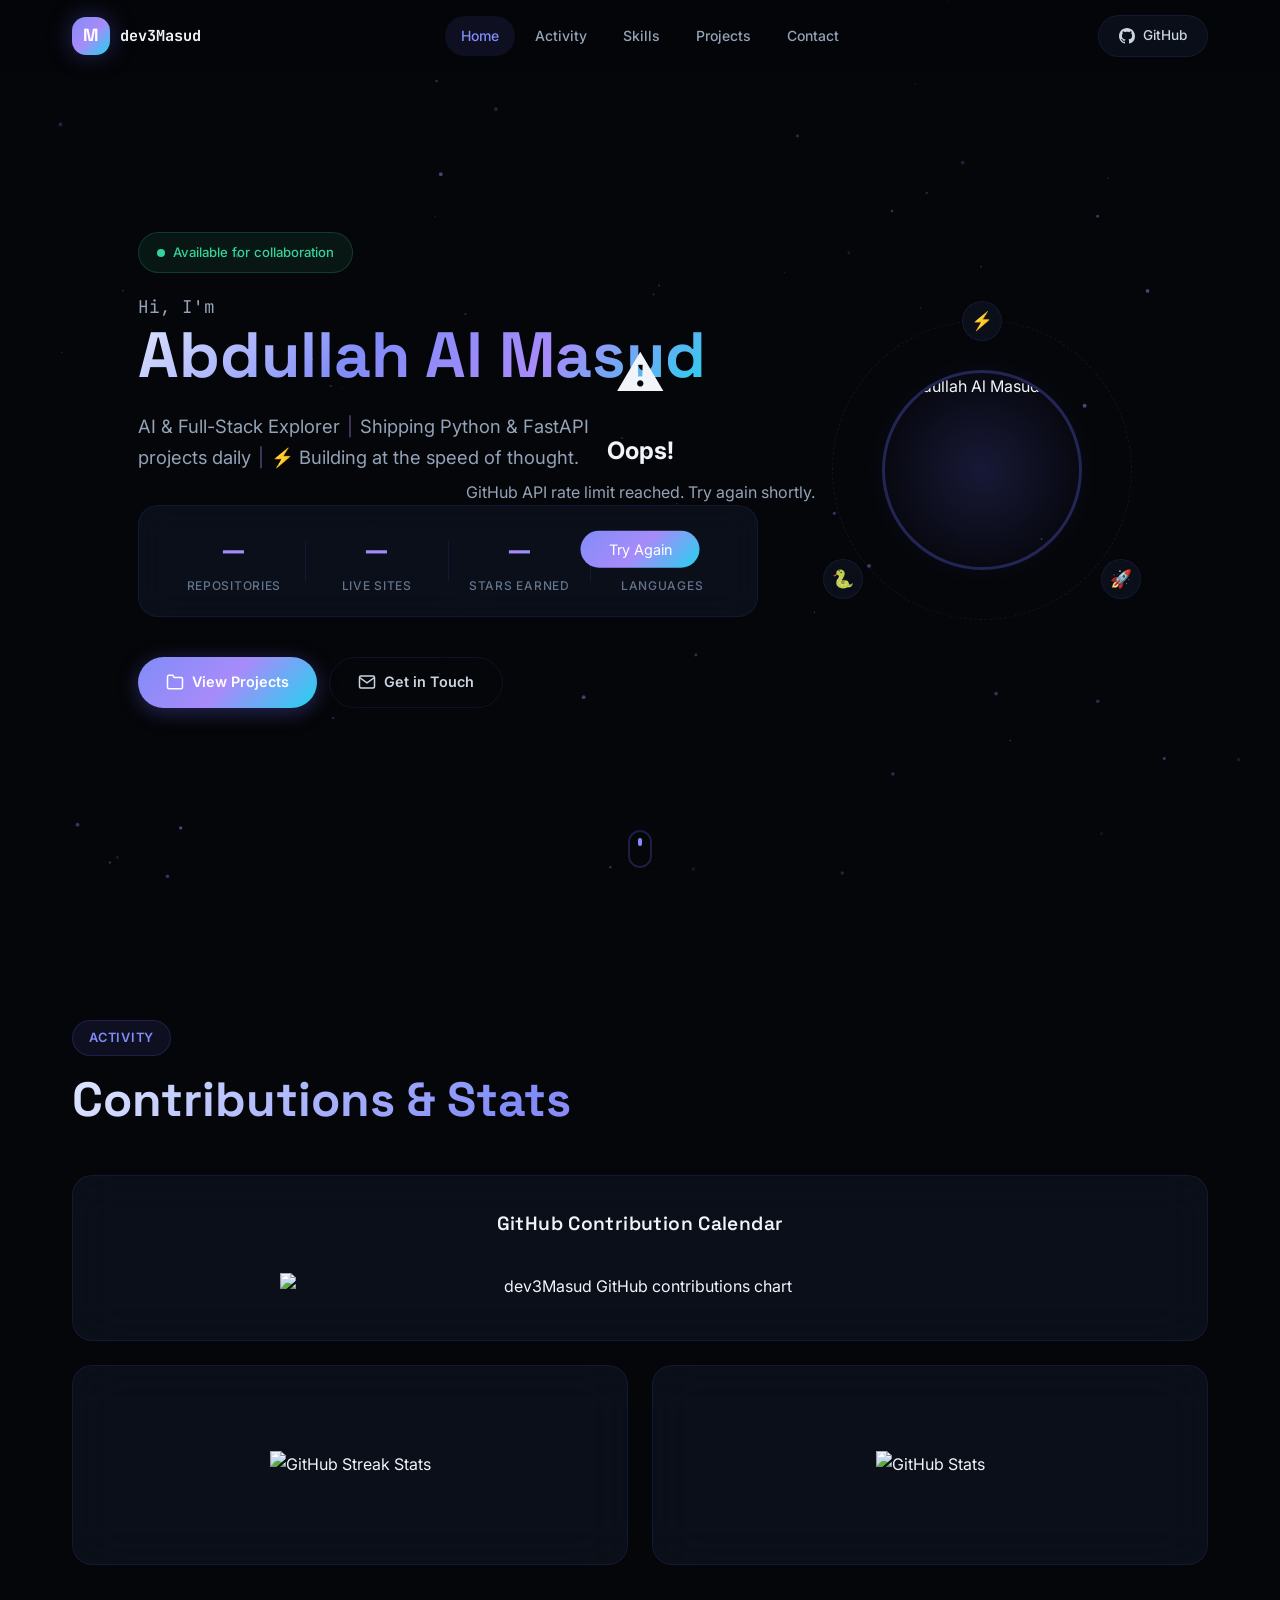
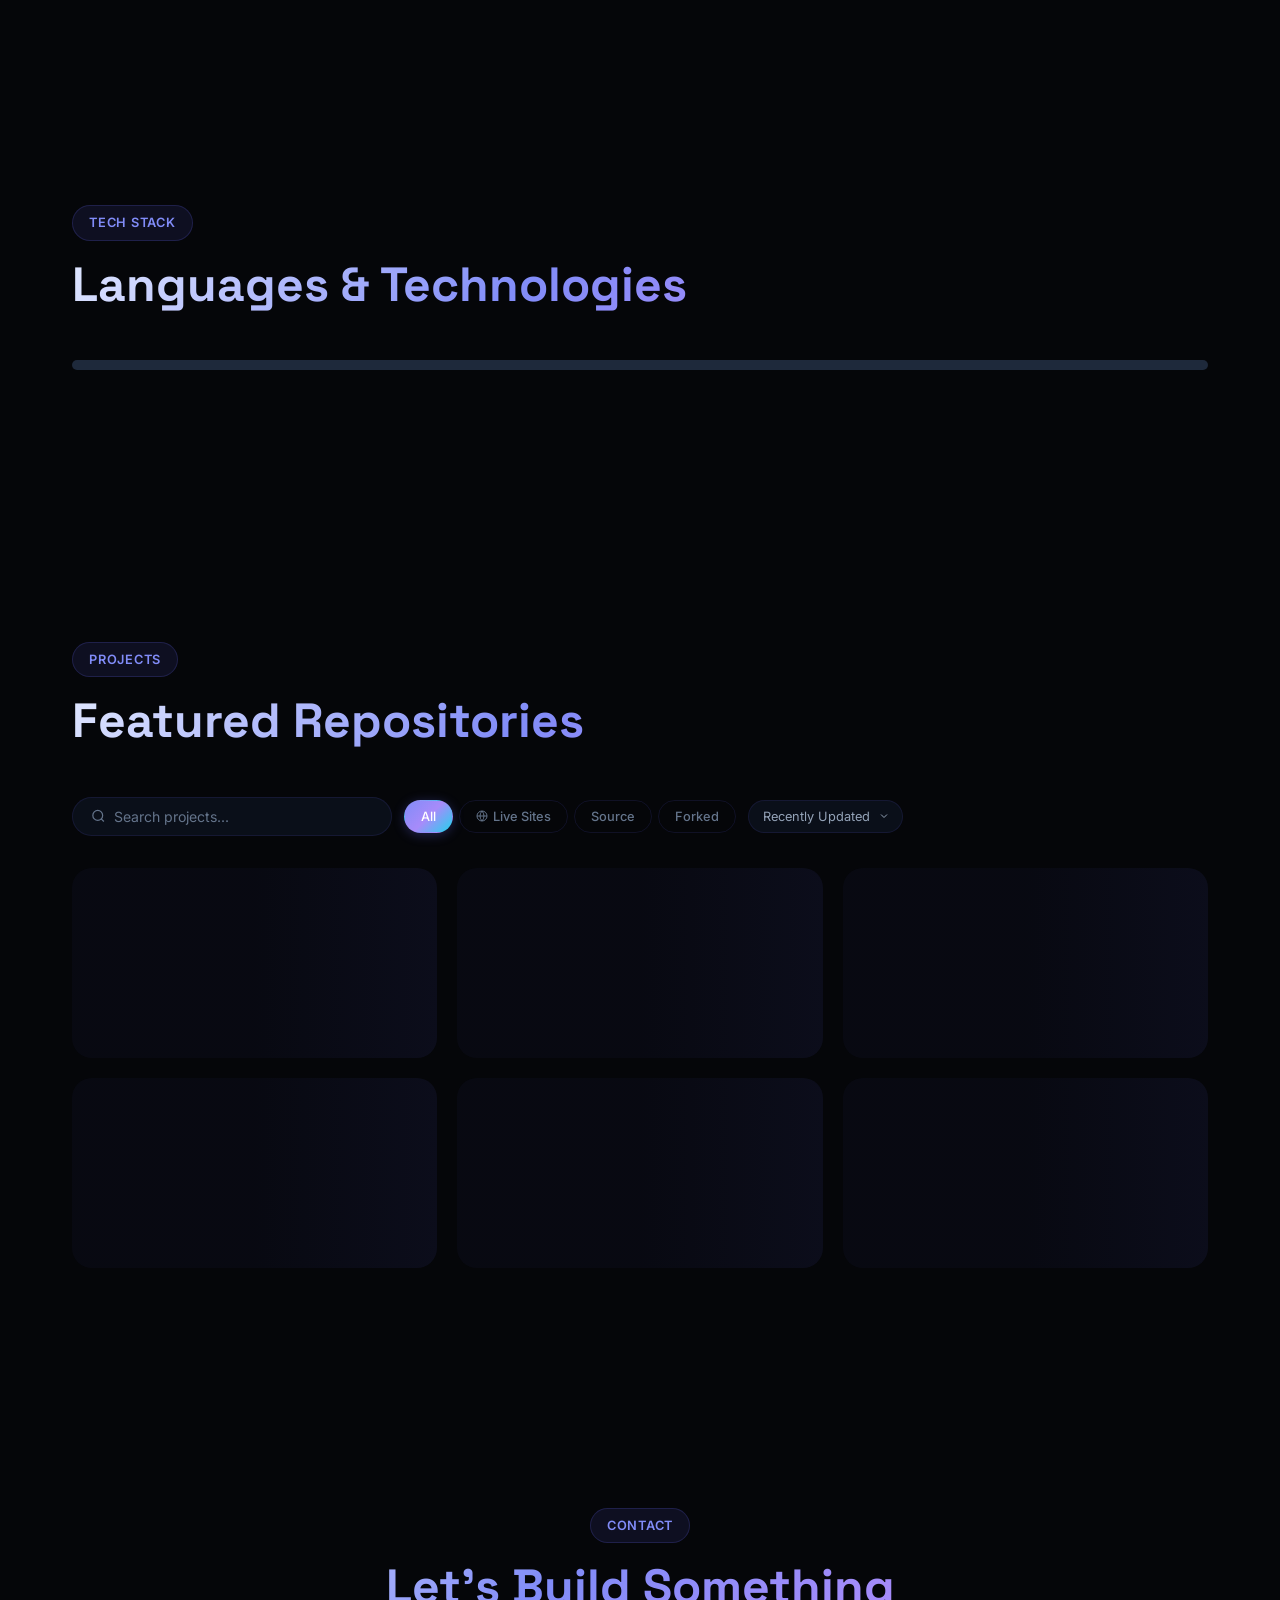
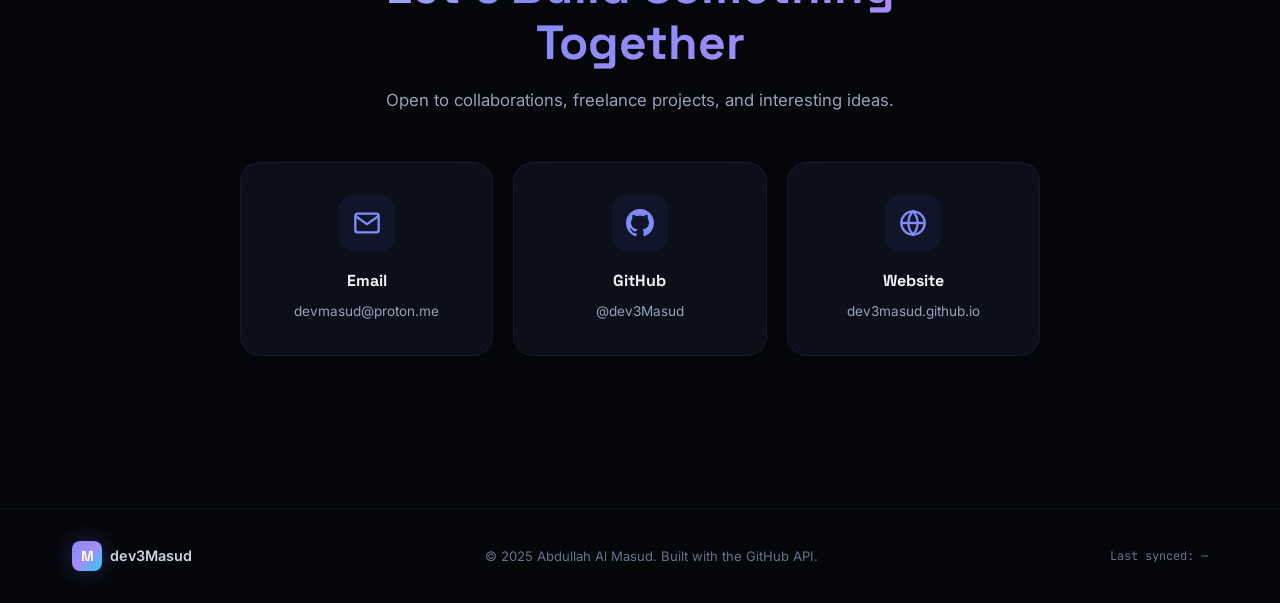
==== commit 0c5148a4: "feat: replace about section with dynamic contributions heatmap and streak stats, remove recent activ" ====
--- a/index.html
+++ b/index.html
@@ -9,7 +9,7 @@
     <link rel="preconnect" href="https://fonts.googleapis.com">
     <link rel="preconnect" href="https://fonts.gstatic.com" crossorigin>
     <link href="https://fonts.googleapis.com/css2?family=Inter:wght@300;400;500;600;700;800;900&family=JetBrains+Mono:wght@400;500;600&family=Space+Grotesk:wght@400;500;600;700&display=swap" rel="stylesheet">
-    <link rel="stylesheet" href="style.css?v=6">
+    <link rel="stylesheet" href="style.css?v=7">
     <link rel="icon" href="data:image/svg+xml,<svg xmlns='http://www.w3.org/2000/svg' viewBox='0 0 100 100'><text y='.9em' font-size='90'>⚡</text></svg>">
 </head>
 <body>
@@ -25,10 +25,9 @@
             </a>
             <div class="nav-links" id="nav-links">
                 <a href="#hero" class="nav-link active" data-section="hero">Home</a>
-                <a href="#about" class="nav-link" data-section="about">About</a>
+                <a href="#activity" class="nav-link" data-section="activity">Activity</a>
                 <a href="#skills" class="nav-link" data-section="skills">Skills</a>
                 <a href="#projects" class="nav-link" data-section="projects">Projects</a>
-                <a href="#activity" class="nav-link" data-section="activity">Activity</a>
                 <a href="#contact" class="nav-link" data-section="contact">Contact</a>
             </div>
             <div class="nav-actions">
@@ -105,31 +104,25 @@
         </div>
     </section>
 
-    <!-- About Section -->
-    <section id="about" class="section about-section">
-        <div class="section-container">
-            <div class="section-label animate-on-scroll">About Me</div>
-            <h2 class="section-heading animate-on-scroll">Passionate Developer &<br>AI Enthusiast</h2>
-            <div class="about-grid">
-                <div class="about-card glass-card animate-on-scroll">
-                    <div class="about-card-icon">🎓</div>
-                    <h3>Student</h3>
-                    <p id="about-bio">AI & Full-Stack Explorer shipping Python & FastAPI projects daily. Building at the speed of thought.</p>
-                </div>
-                <div class="about-card glass-card animate-on-scroll">
-                    <div class="about-card-icon">📍</div>
-                    <h3>Location</h3>
-                    <p id="about-location">Comilla, Chittagong, Bangladesh</p>
-                </div>
-                <div class="about-card glass-card animate-on-scroll">
-                    <div class="about-card-icon">📅</div>
-                    <h3>Member Since</h3>
-                    <p id="about-joined">GitHub member since 2025</p>
-                </div>
-                <div class="about-card glass-card animate-on-scroll">
-                    <div class="about-card-icon">🌐</div>
-                    <h3>Community</h3>
-                    <p><span id="about-followers">0</span> followers · <span id="about-following">0</span> following</p>
+    <!-- Activity Section -->
+    <section id="activity" class="section activity-section">
+        <div class="section-container">
+            <div class="section-label animate-on-scroll">Activity</div>
+            <h2 class="section-heading animate-on-scroll">Contributions &amp; Stats</h2>
+            <div class="activity-viewer-container">
+                <div class="heatmap-card glass-card animate-on-scroll">
+                    <h3>GitHub Contribution Calendar</h3>
+                    <div class="heatmap-wrapper">
+                        <img src="https://ghchart.rshah.org/6366f1/dev3Masud" alt="dev3Masud GitHub contributions chart" />
+                    </div>
+                </div>
+                <div class="stats-cards-grid">
+                    <div class="stats-widget-card glass-card animate-on-scroll">
+                        <img src="https://github-readme-streak-stats.herokuapp.com/?user=dev3Masud&theme=tokyonight&background=0f142300&hide_border=true&ring=818cf8&fire=a78bfa&stroke=e0e7ff&currStreakName=818cf8&currStreakNum=f1f5f9" alt="GitHub Streak Stats" />
+                    </div>
+                    <div class="stats-widget-card glass-card animate-on-scroll">
+                        <img src="https://github-readme-stats.vercel.app/api?username=dev3Masud&show_icons=true&theme=tokyonight&bg_color=0f142300&hide_border=true&title_color=818cf8&icon_color=22d3ee&text_color=cbd5e1" alt="GitHub Stats" />
+                    </div>
                 </div>
             </div>
         </div>
@@ -192,20 +185,6 @@
         </div>
     </section>
 
-    <!-- Activity Section -->
-    <section id="activity" class="section activity-section">
-        <div class="section-container">
-            <div class="section-label animate-on-scroll">Activity</div>
-            <h2 class="section-heading animate-on-scroll">Recent GitHub Activity</h2>
-            <div class="activity-feed glass-card animate-on-scroll" id="activity-feed">
-                <div class="skeleton-lines">
-                    <div class="skeleton-line"></div>
-                    <div class="skeleton-line short"></div>
-                    <div class="skeleton-line"></div>
-                </div>
-            </div>
-        </div>
-    </section>
 
     <!-- Contact Section -->
     <section id="contact" class="section contact-section">
@@ -251,6 +230,6 @@
         </div>
     </footer>
 
-    <script src="app.js?v=6"></script>
+    <script src="app.js?v=7"></script>
 </body>
 </html>
--- a/style.css
+++ b/style.css
@@ -566,36 +566,63 @@
 }
 
 /* ============================================
-   About
+   Activity Viewer
    ============================================ */
-.about-grid {
+.activity-viewer-container {
+    display: flex;
+    flex-direction: column;
+    gap: 1.5rem;
+}
+
+.heatmap-card {
+    padding: 2rem;
+    display: flex;
+    flex-direction: column;
+    align-items: center;
+    text-align: center;
+}
+
+.heatmap-card h3 {
+    font-family: var(--display);
+    font-size: 1.2rem;
+    font-weight: 600;
+    margin-bottom: 1.5rem;
+    color: var(--text-1);
+    letter-spacing: 0.02em;
+}
+
+.heatmap-wrapper {
+    width: 100%;
+    overflow-x: auto;
+    display: flex;
+    justify-content: center;
+    padding: 0.5rem 0;
+}
+
+.heatmap-wrapper img {
+    max-width: 100%;
+    height: auto;
+    min-width: 720px;
+}
+
+.stats-cards-grid {
     display: grid;
-    grid-template-columns: repeat(4, 1fr);
-    gap: 1.25rem;
-}
-
-.about-card {
-    padding: 2rem;
-    text-align: center;
-}
-
-.about-card-icon {
-    font-size: 2rem;
-    margin-bottom: 1rem;
-}
-
-.about-card h3 {
-    font-family: var(--display);
-    font-size: 1rem;
-    font-weight: 600;
-    margin-bottom: 0.5rem;
-    color: var(--text-1);
-}
-
-.about-card p {
-    color: var(--text-3);
-    font-size: 0.88rem;
-    line-height: 1.6;
+    grid-template-columns: 1fr 1fr;
+    gap: 1.5rem;
+}
+
+.stats-widget-card {
+    padding: 1rem;
+    display: flex;
+    justify-content: center;
+    align-items: center;
+    overflow: hidden;
+    min-height: 200px;
+}
+
+.stats-widget-card img {
+    max-width: 100%;
+    height: auto;
 }
 
 /* ============================================
@@ -1206,7 +1233,7 @@
     .hero-avatar { width: 160px; height: 160px; }
     .avatar-glow { width: 190px; height: 190px; }
     .avatar-orbit { width: 240px; height: 240px; }
-    .about-grid { grid-template-columns: repeat(2, 1fr); }
+    .stats-cards-grid { grid-template-columns: 1fr; }
 }
 
 @media (max-width: 768px) {
@@ -1242,7 +1269,6 @@
     .projects-grid { grid-template-columns: 1fr; }
     .skeleton-grid { grid-template-columns: 1fr; }
     .contact-cards { grid-template-columns: 1fr; }
-    .about-grid { grid-template-columns: 1fr; }
 
     .projects-toolbar {
         flex-direction: column;
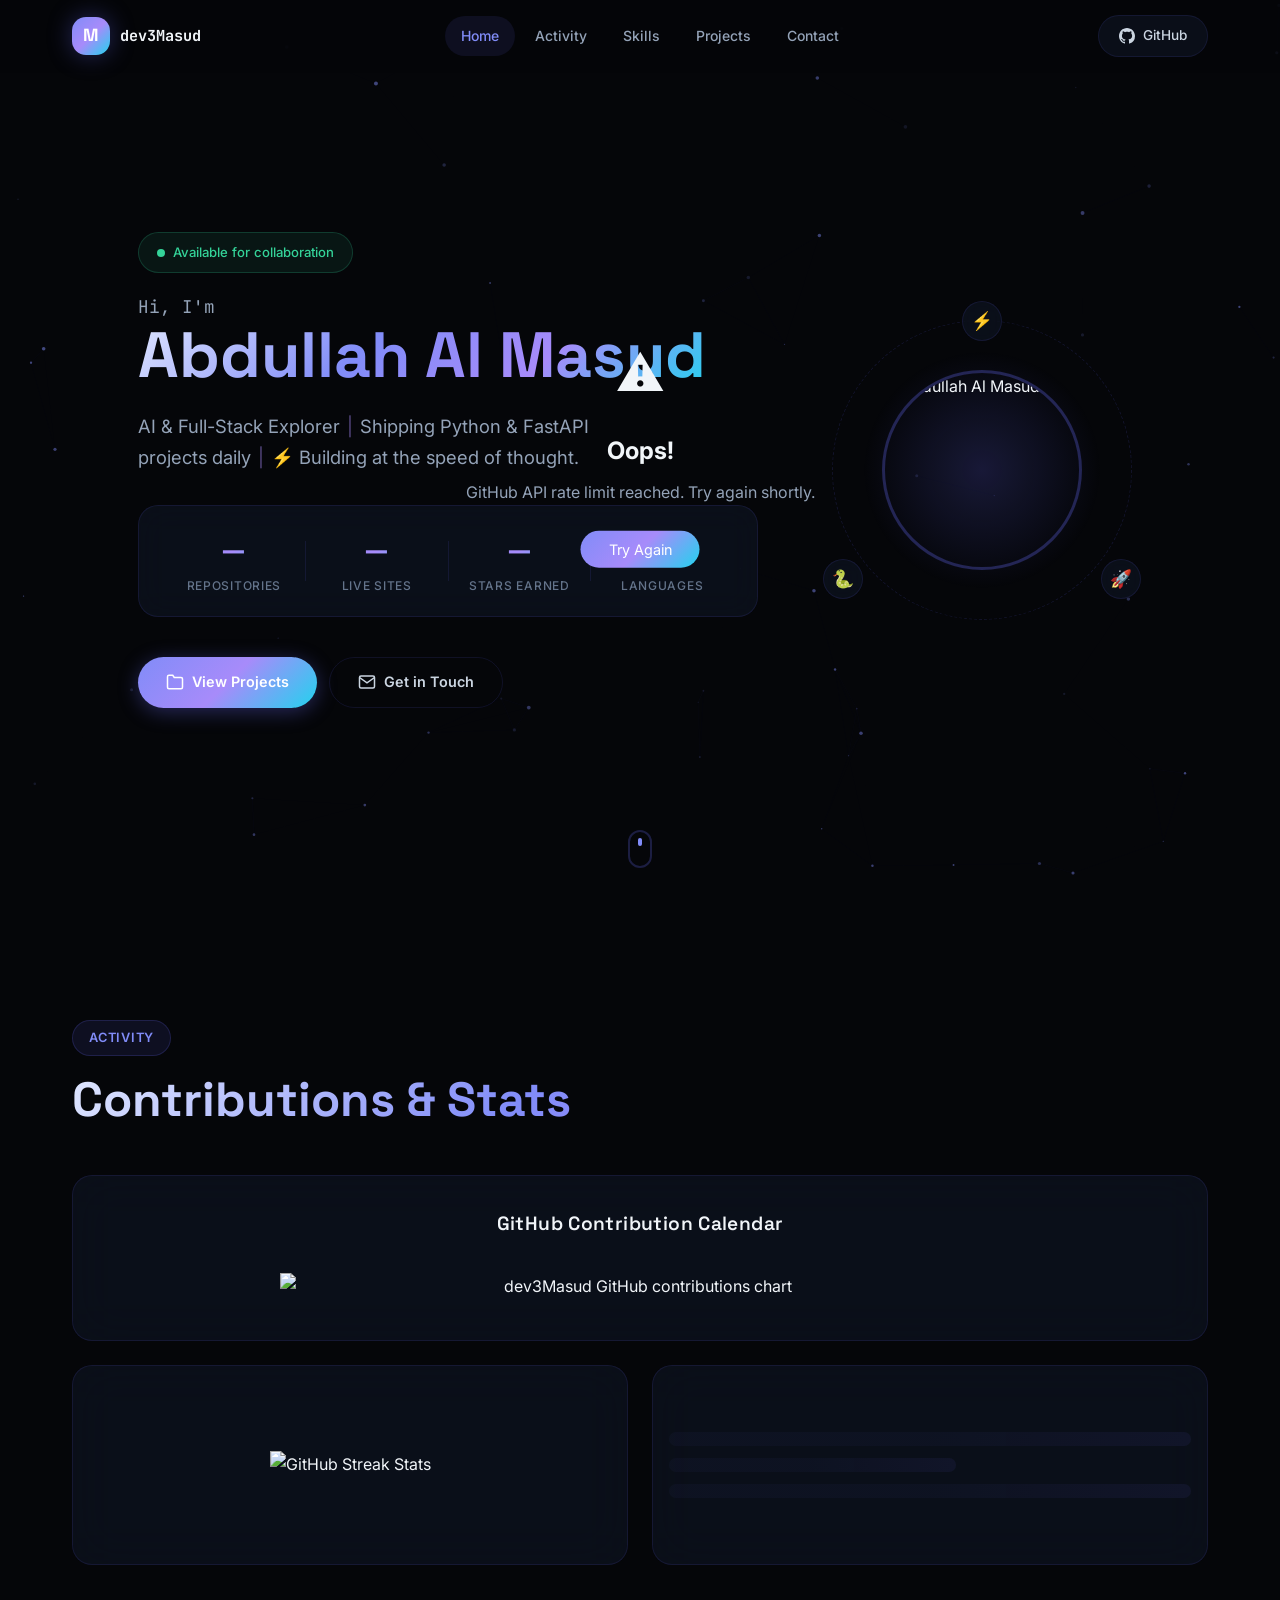
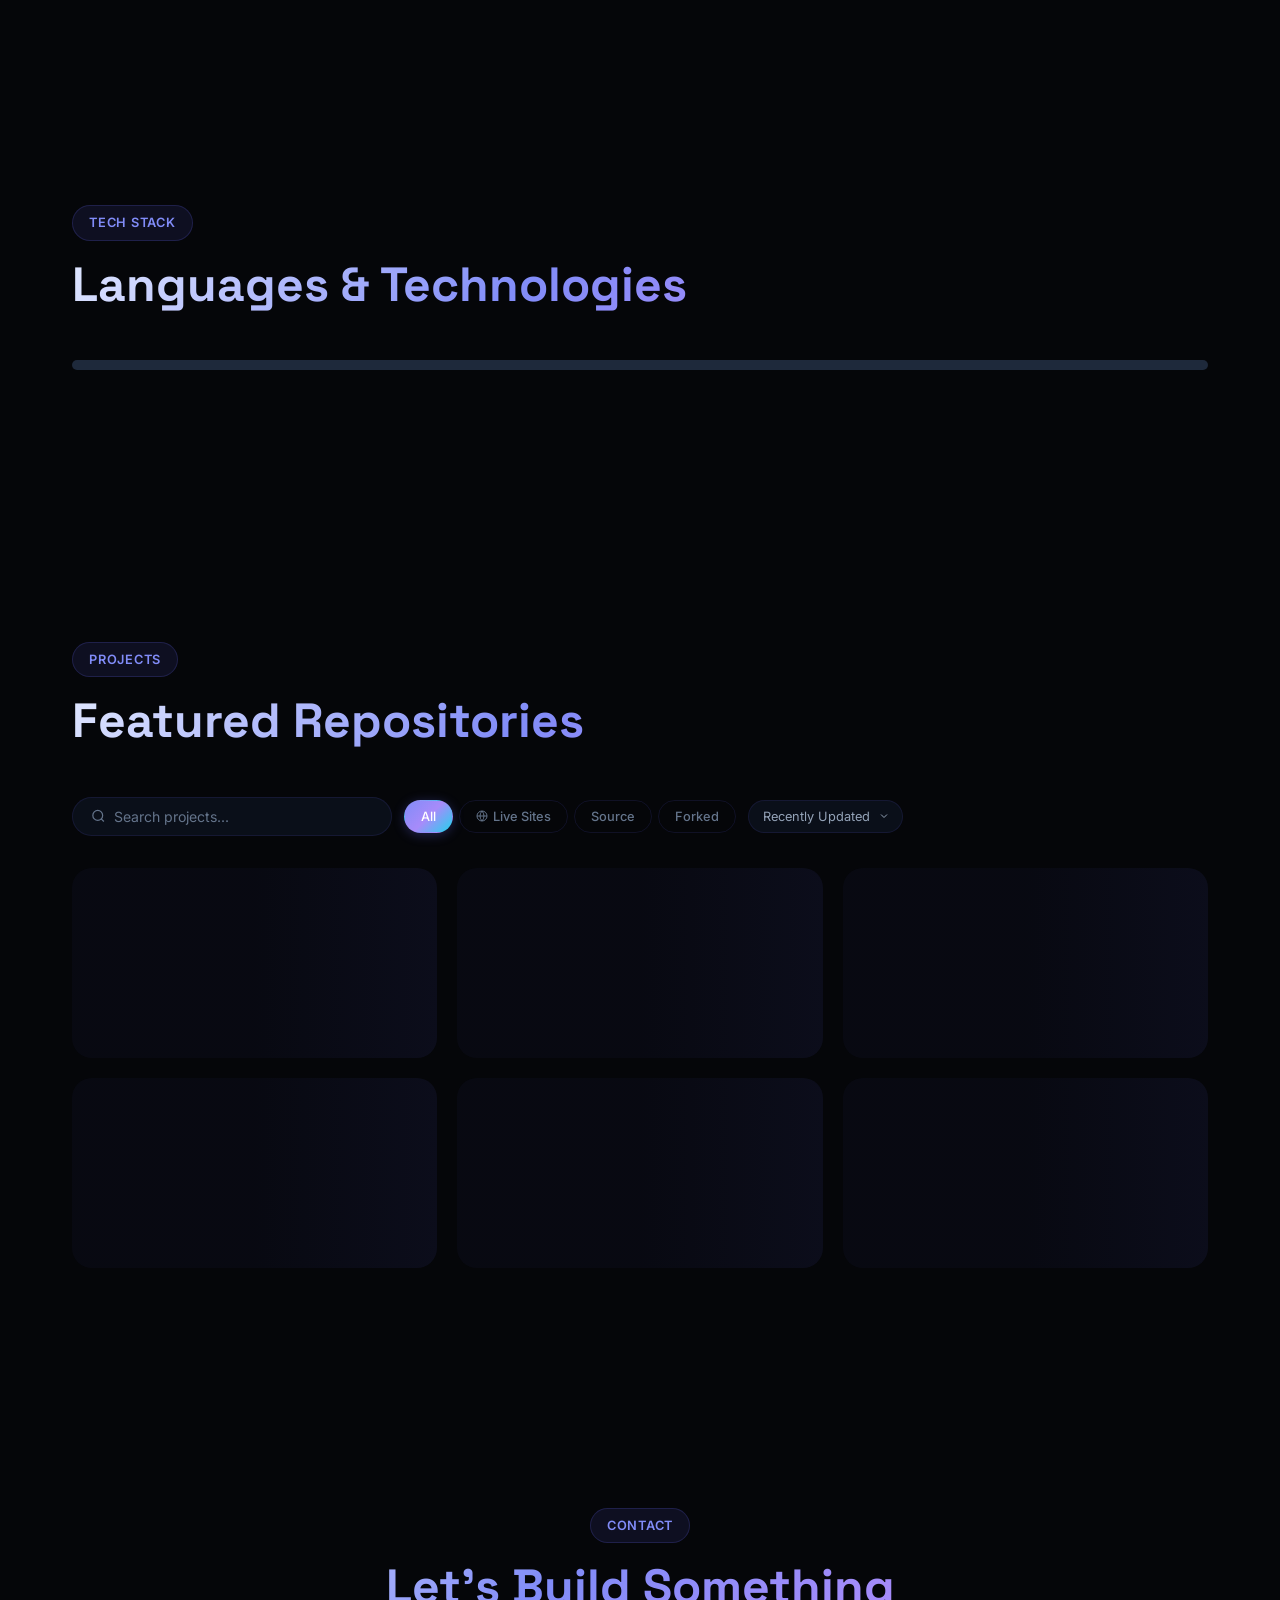
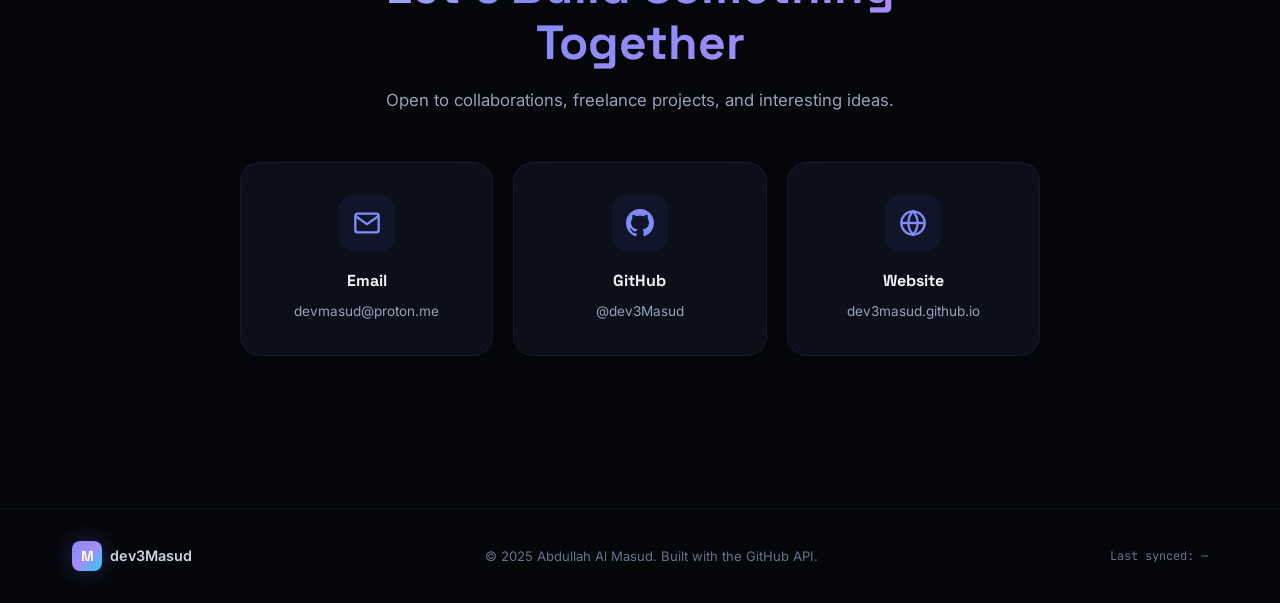
==== commit 84e9f37d: "fix: replace vercel github stats widget with custom rendering stats card to prevent vercel mirror ra" ====
--- a/index.html
+++ b/index.html
@@ -9,7 +9,7 @@
     <link rel="preconnect" href="https://fonts.googleapis.com">
     <link rel="preconnect" href="https://fonts.gstatic.com" crossorigin>
     <link href="https://fonts.googleapis.com/css2?family=Inter:wght@300;400;500;600;700;800;900&family=JetBrains+Mono:wght@400;500;600&family=Space+Grotesk:wght@400;500;600;700&display=swap" rel="stylesheet">
-    <link rel="stylesheet" href="style.css?v=7">
+    <link rel="stylesheet" href="style.css?v=8">
     <link rel="icon" href="data:image/svg+xml,<svg xmlns='http://www.w3.org/2000/svg' viewBox='0 0 100 100'><text y='.9em' font-size='90'>⚡</text></svg>">
 </head>
 <body>
@@ -120,8 +120,12 @@
                     <div class="stats-widget-card glass-card animate-on-scroll">
                         <img src="https://github-readme-streak-stats.herokuapp.com/?user=dev3Masud&theme=tokyonight&background=0f142300&hide_border=true&ring=818cf8&fire=a78bfa&stroke=e0e7ff&currStreakName=818cf8&currStreakNum=f1f5f9" alt="GitHub Streak Stats" />
                     </div>
-                    <div class="stats-widget-card glass-card animate-on-scroll">
-                        <img src="https://github-readme-stats.vercel.app/api?username=dev3Masud&show_icons=true&theme=tokyonight&bg_color=0f142300&hide_border=true&title_color=818cf8&icon_color=22d3ee&text_color=cbd5e1" alt="GitHub Stats" />
+                    <div class="stats-widget-card glass-card animate-on-scroll" id="custom-stats-card">
+                        <div class="skeleton-lines" style="width: 100%;">
+                            <div class="skeleton-line"></div>
+                            <div class="skeleton-line short"></div>
+                            <div class="skeleton-line"></div>
+                        </div>
                     </div>
                 </div>
             </div>
@@ -185,7 +189,6 @@
         </div>
     </section>
 
-
     <!-- Contact Section -->
     <section id="contact" class="section contact-section">
         <div class="section-container">
@@ -230,6 +233,6 @@
         </div>
     </footer>
 
-    <script src="app.js?v=7"></script>
+    <script src="app.js?v=8"></script>
 </body>
 </html>
--- a/style.css
+++ b/style.css
@@ -623,6 +623,80 @@
 .stats-widget-card img {
     max-width: 100%;
     height: auto;
+}
+
+.custom-stats-inner {
+    width: 100%;
+    display: flex;
+    flex-direction: column;
+    height: 100%;
+    padding: 0.5rem;
+}
+
+.custom-stats-title {
+    font-family: var(--display);
+    font-size: 0.9rem;
+    font-weight: 600;
+    color: var(--indigo);
+    margin-bottom: 1.5rem;
+    text-transform: uppercase;
+    letter-spacing: 0.05em;
+    text-align: center;
+}
+
+.custom-stats-grid {
+    display: grid;
+    grid-template-columns: 1fr 1fr;
+    gap: 1.25rem 1.5rem;
+    align-items: center;
+    flex: 1;
+}
+
+.custom-stat-item {
+    display: flex;
+    align-items: center;
+    gap: 12px;
+}
+
+.custom-stat-icon {
+    width: 42px;
+    height: 42px;
+    border-radius: var(--radius-sm);
+    display: flex;
+    align-items: center;
+    justify-content: center;
+    background: rgba(99, 102, 241, 0.08);
+    color: var(--indigo);
+    flex-shrink: 0;
+}
+
+.custom-stat-icon.star { background: rgba(251, 191, 36, 0.08); color: var(--amber); }
+.custom-stat-icon.repo { background: rgba(129, 140, 248, 0.08); color: var(--indigo); }
+.custom-stat-icon.followers { background: rgba(52, 211, 153, 0.08); color: var(--emerald); }
+.custom-stat-icon.pages { background: rgba(34, 211, 238, 0.08); color: var(--cyan); }
+
+.custom-stat-icon svg {
+    width: 20px;
+    height: 20px;
+}
+
+.custom-stat-info {
+    display: flex;
+    flex-direction: column;
+}
+
+.custom-stat-num {
+    font-family: var(--display);
+    font-size: 1.4rem;
+    font-weight: 700;
+    color: var(--text-1);
+    line-height: 1.2;
+}
+
+.custom-stat-label {
+    font-size: 0.75rem;
+    color: var(--text-3);
+    font-weight: 500;
 }
 
 /* ============================================
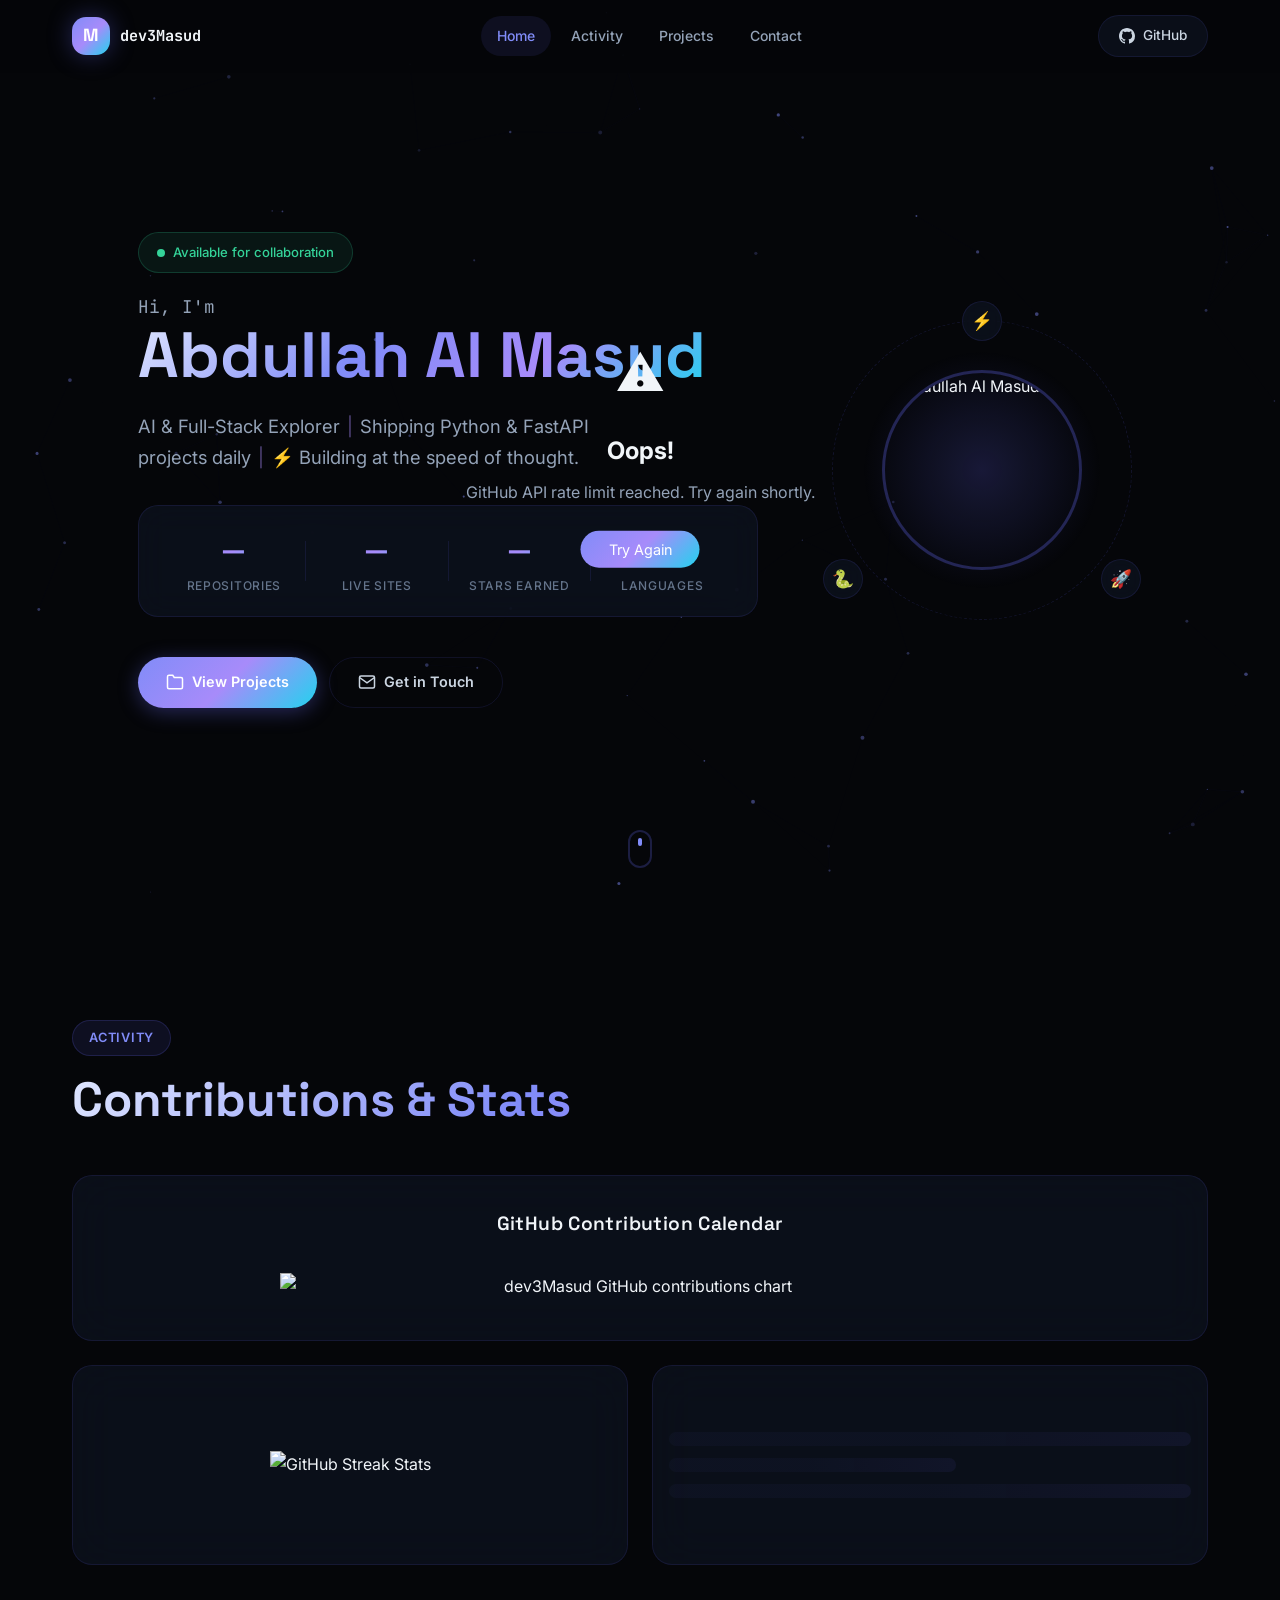
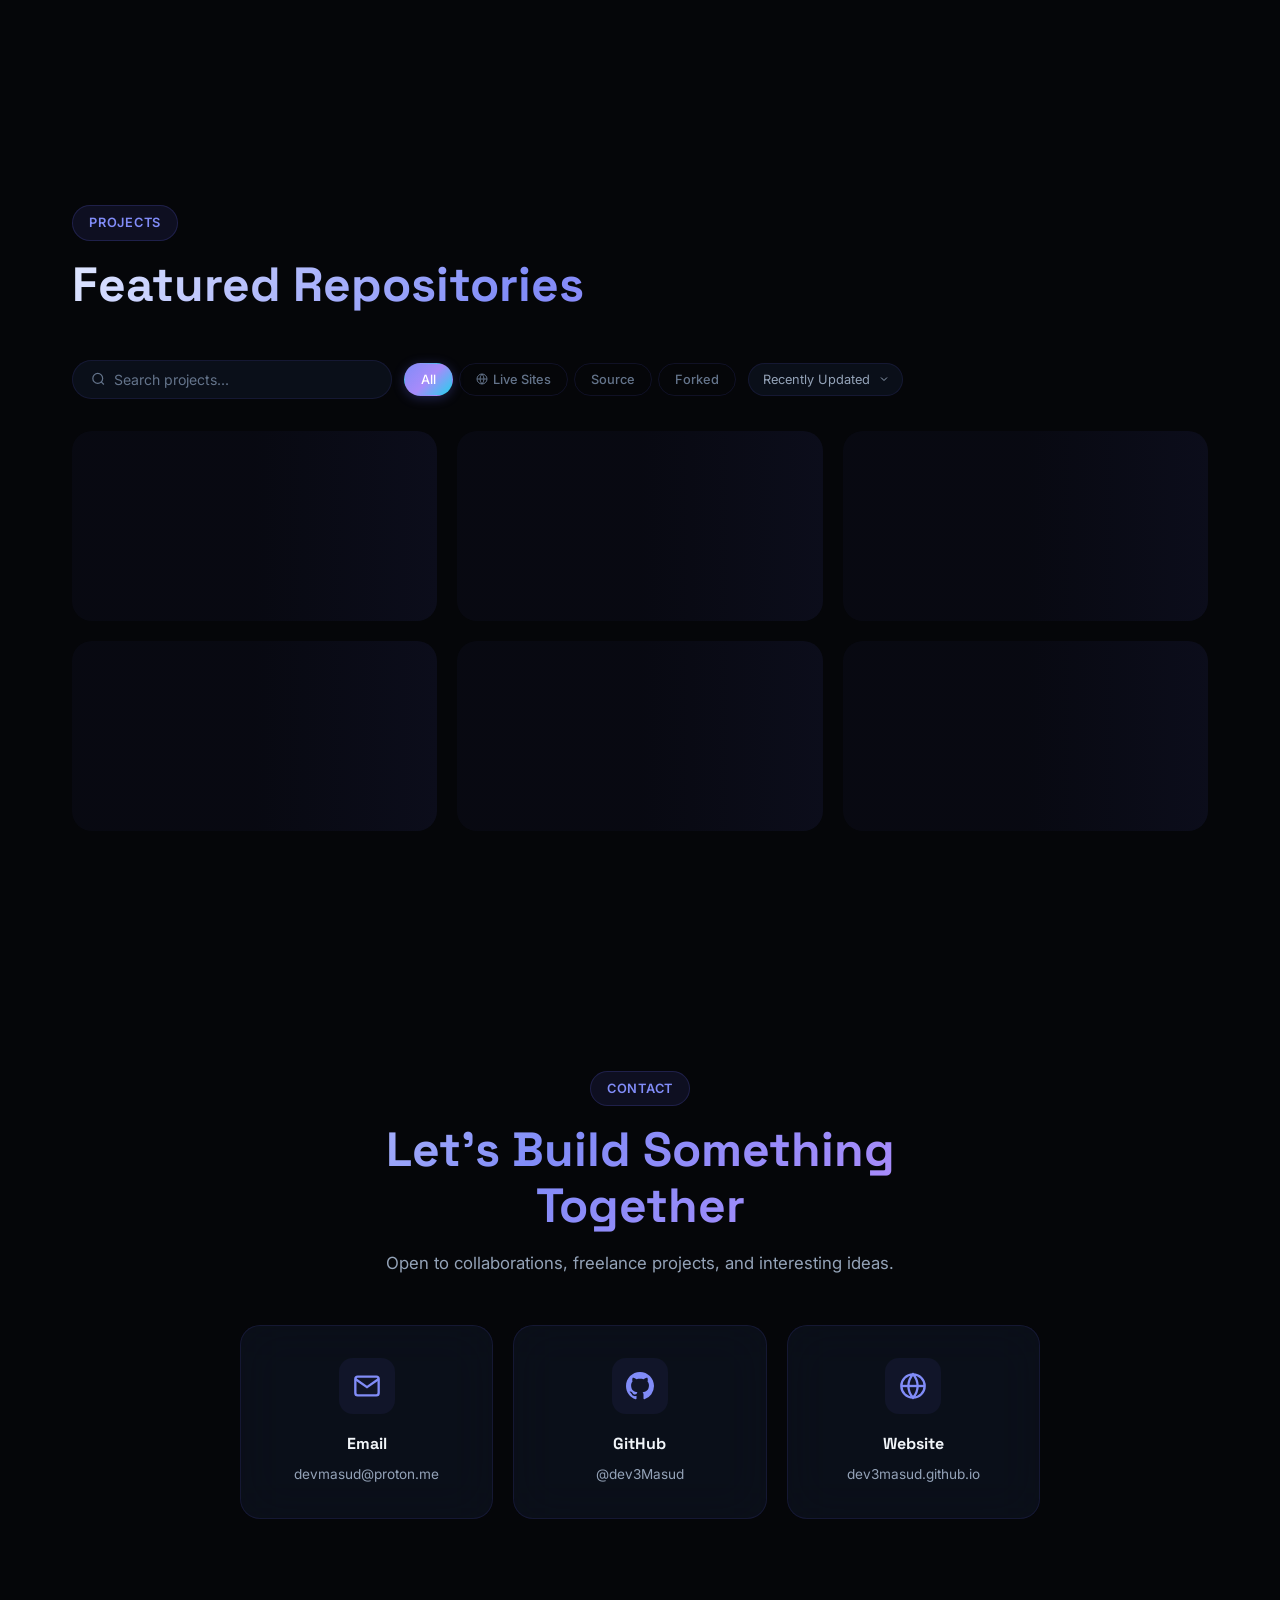
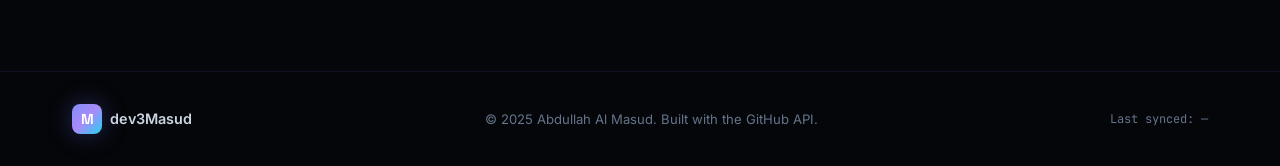
==== commit ab5b6592: "feat: remove languages & technologies (skills) section" ====
--- a/index.html
+++ b/index.html
@@ -9,7 +9,7 @@
     <link rel="preconnect" href="https://fonts.googleapis.com">
     <link rel="preconnect" href="https://fonts.gstatic.com" crossorigin>
     <link href="https://fonts.googleapis.com/css2?family=Inter:wght@300;400;500;600;700;800;900&family=JetBrains+Mono:wght@400;500;600&family=Space+Grotesk:wght@400;500;600;700&display=swap" rel="stylesheet">
-    <link rel="stylesheet" href="style.css?v=8">
+    <link rel="stylesheet" href="style.css?v=9">
     <link rel="icon" href="data:image/svg+xml,<svg xmlns='http://www.w3.org/2000/svg' viewBox='0 0 100 100'><text y='.9em' font-size='90'>⚡</text></svg>">
 </head>
 <body>
@@ -26,7 +26,6 @@
             <div class="nav-links" id="nav-links">
                 <a href="#hero" class="nav-link active" data-section="hero">Home</a>
                 <a href="#activity" class="nav-link" data-section="activity">Activity</a>
-                <a href="#skills" class="nav-link" data-section="skills">Skills</a>
                 <a href="#projects" class="nav-link" data-section="projects">Projects</a>
                 <a href="#contact" class="nav-link" data-section="contact">Contact</a>
             </div>
@@ -132,20 +131,6 @@
         </div>
     </section>
 
-    <!-- Skills / Languages Section -->
-    <section id="skills" class="section skills-section">
-        <div class="section-container">
-            <div class="section-label animate-on-scroll">Tech Stack</div>
-            <h2 class="section-heading animate-on-scroll">Languages & Technologies</h2>
-            <div class="skills-bar-wrap animate-on-scroll">
-                <div class="skills-bar" id="skills-bar"></div>
-            </div>
-            <div class="skills-grid" id="skills-grid">
-                <!-- Filled by JS -->
-            </div>
-        </div>
-    </section>
-
     <!-- Projects Section -->
     <section id="projects" class="section projects-section">
         <div class="section-container">
@@ -233,6 +218,6 @@
         </div>
     </footer>
 
-    <script src="app.js?v=8"></script>
+    <script src="app.js?v=9"></script>
 </body>
 </html>
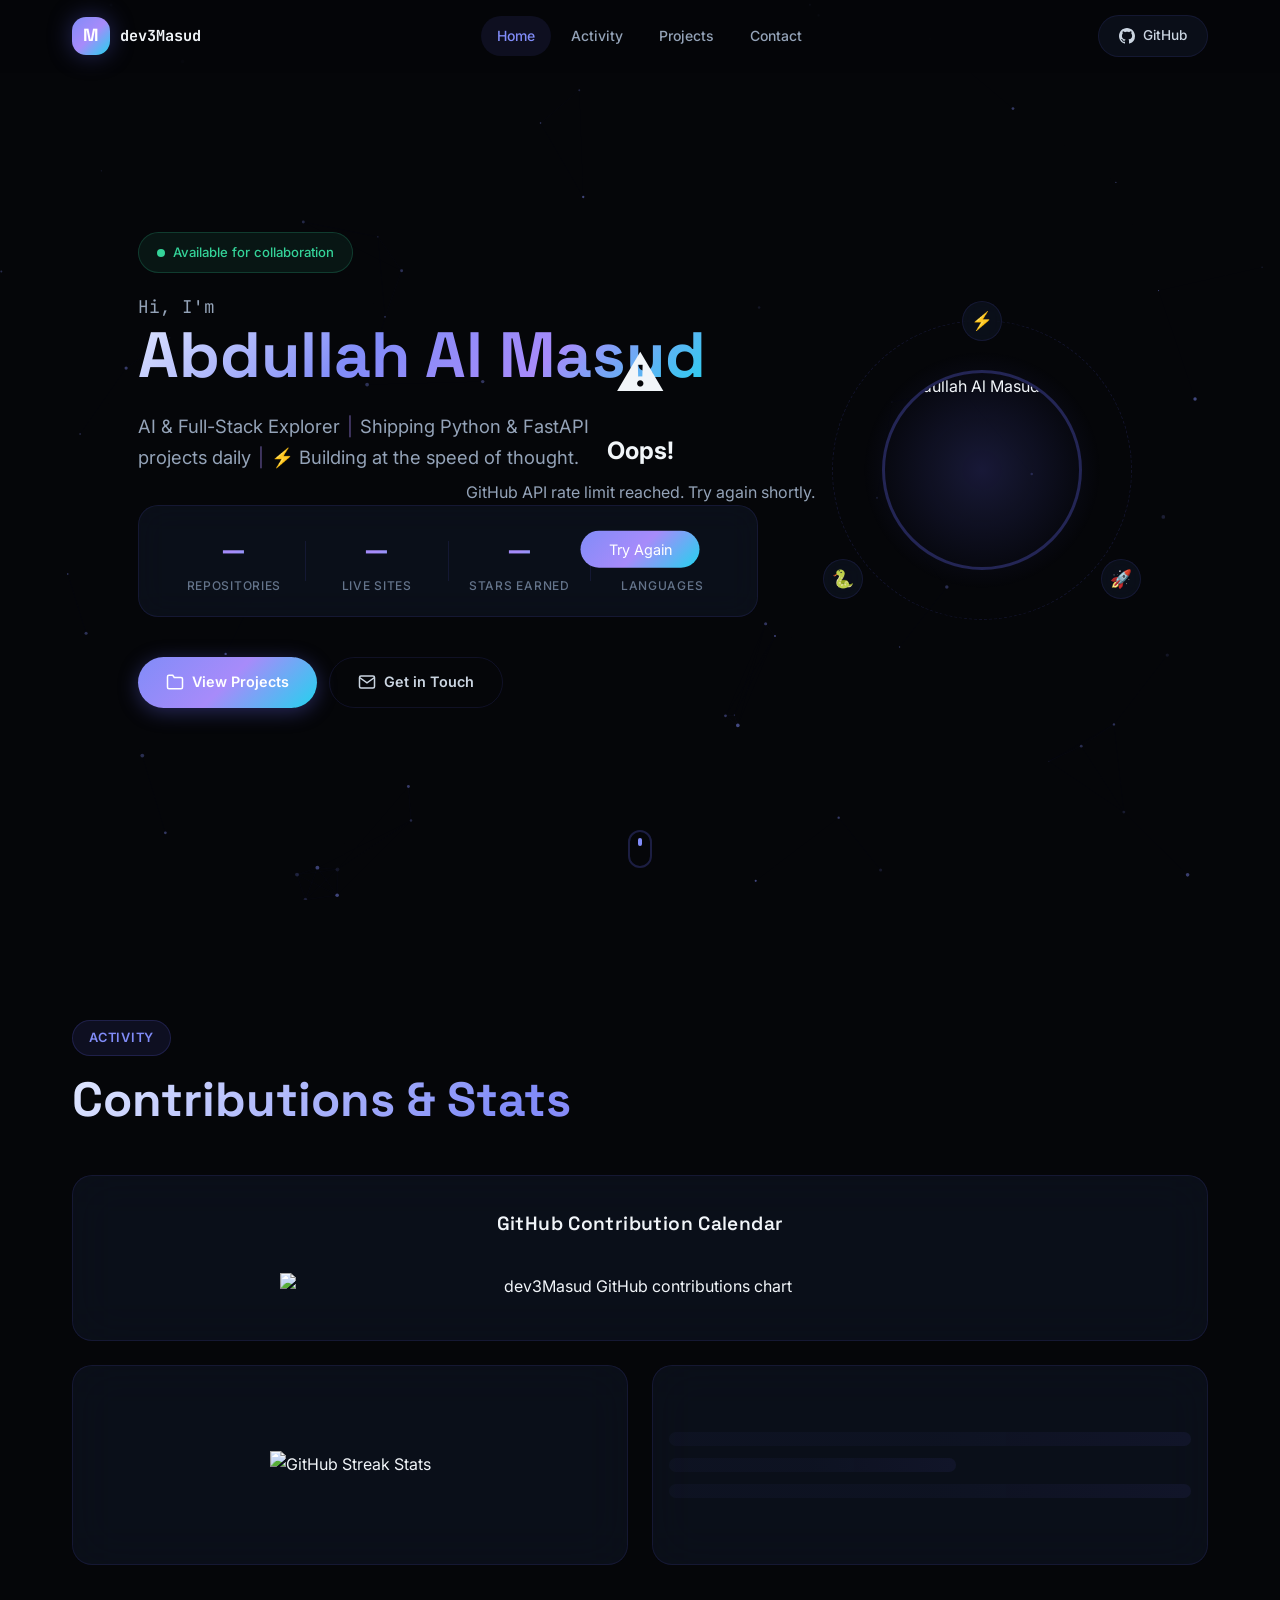
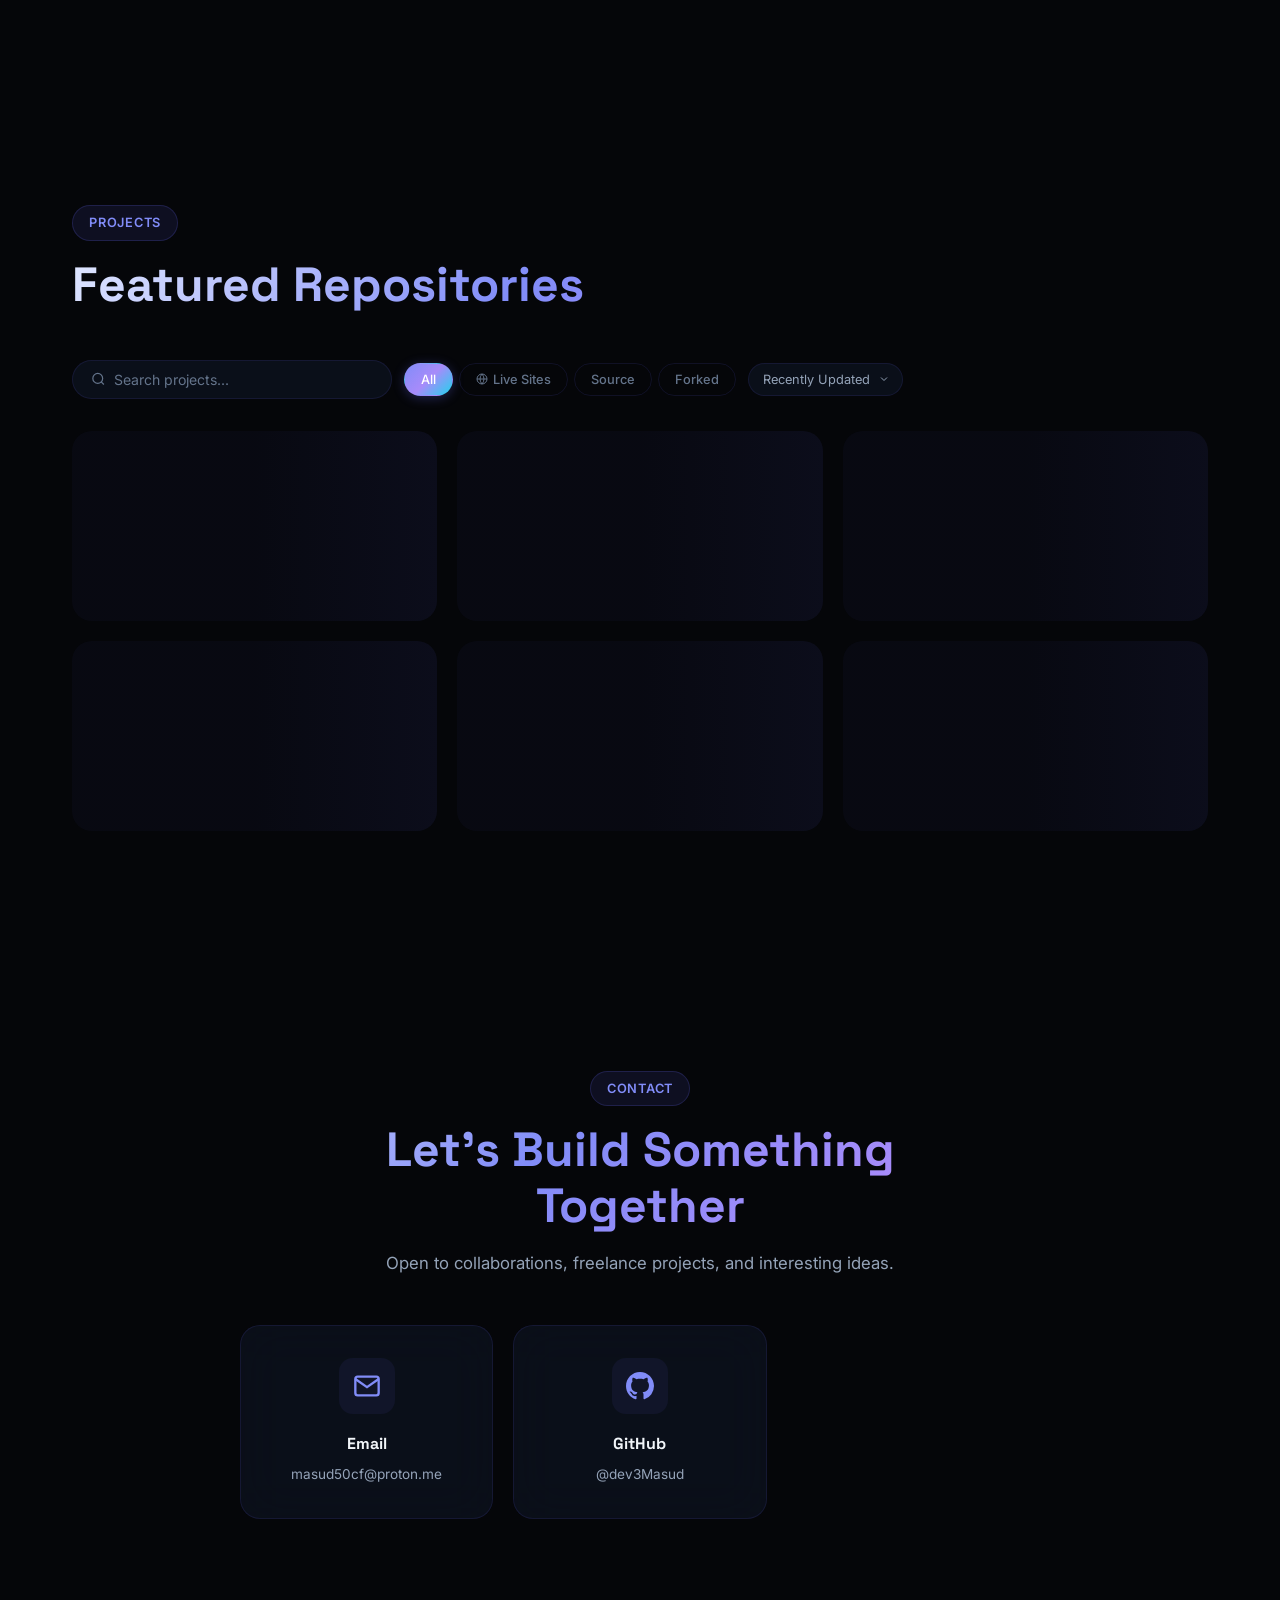
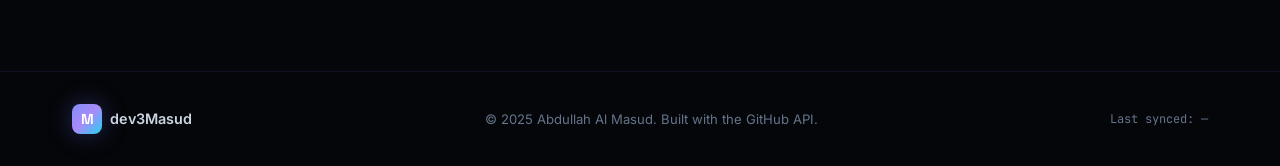
==== commit 4639b4d8: "chore: update contact email address to masud50cf@proton.me" ====
--- a/index.html
+++ b/index.html
@@ -9,7 +9,7 @@
     <link rel="preconnect" href="https://fonts.googleapis.com">
     <link rel="preconnect" href="https://fonts.gstatic.com" crossorigin>
     <link href="https://fonts.googleapis.com/css2?family=Inter:wght@300;400;500;600;700;800;900&family=JetBrains+Mono:wght@400;500;600&family=Space+Grotesk:wght@400;500;600;700&display=swap" rel="stylesheet">
-    <link rel="stylesheet" href="style.css?v=9">
+    <link rel="stylesheet" href="style.css?v=10">
     <link rel="icon" href="data:image/svg+xml,<svg xmlns='http://www.w3.org/2000/svg' viewBox='0 0 100 100'><text y='.9em' font-size='90'>⚡</text></svg>">
 </head>
 <body>
@@ -181,12 +181,12 @@
             <h2 class="section-heading animate-on-scroll">Let's Build Something<br>Together</h2>
             <p class="contact-subtitle animate-on-scroll">Open to collaborations, freelance projects, and interesting ideas.</p>
             <div class="contact-cards">
-                <a href="mailto:devmasud@proton.me" class="contact-card glass-card animate-on-scroll">
+                <a href="mailto:masud50cf@proton.me" class="contact-card glass-card animate-on-scroll">
                     <div class="contact-card-icon">
                         <svg width="28" height="28" viewBox="0 0 24 24" fill="none" stroke="currentColor" stroke-width="2"><path d="M4 4h16c1.1 0 2 .9 2 2v12c0 1.1-.9 2-2 2H4c-1.1 0-2-.9-2-2V6c0-1.1.9-2 2-2z"></path><polyline points="22,6 12,13 2,6"></polyline></svg>
                     </div>
                     <h3>Email</h3>
-                    <p>devmasud@proton.me</p>
+                    <p>masud50cf@proton.me</p>
                 </a>
                 <a href="" id="contact-github-link" target="_blank" class="contact-card glass-card animate-on-scroll">
                     <div class="contact-card-icon">
@@ -218,6 +218,6 @@
         </div>
     </footer>
 
-    <script src="app.js?v=9"></script>
+    <script src="app.js?v=10"></script>
 </body>
 </html>
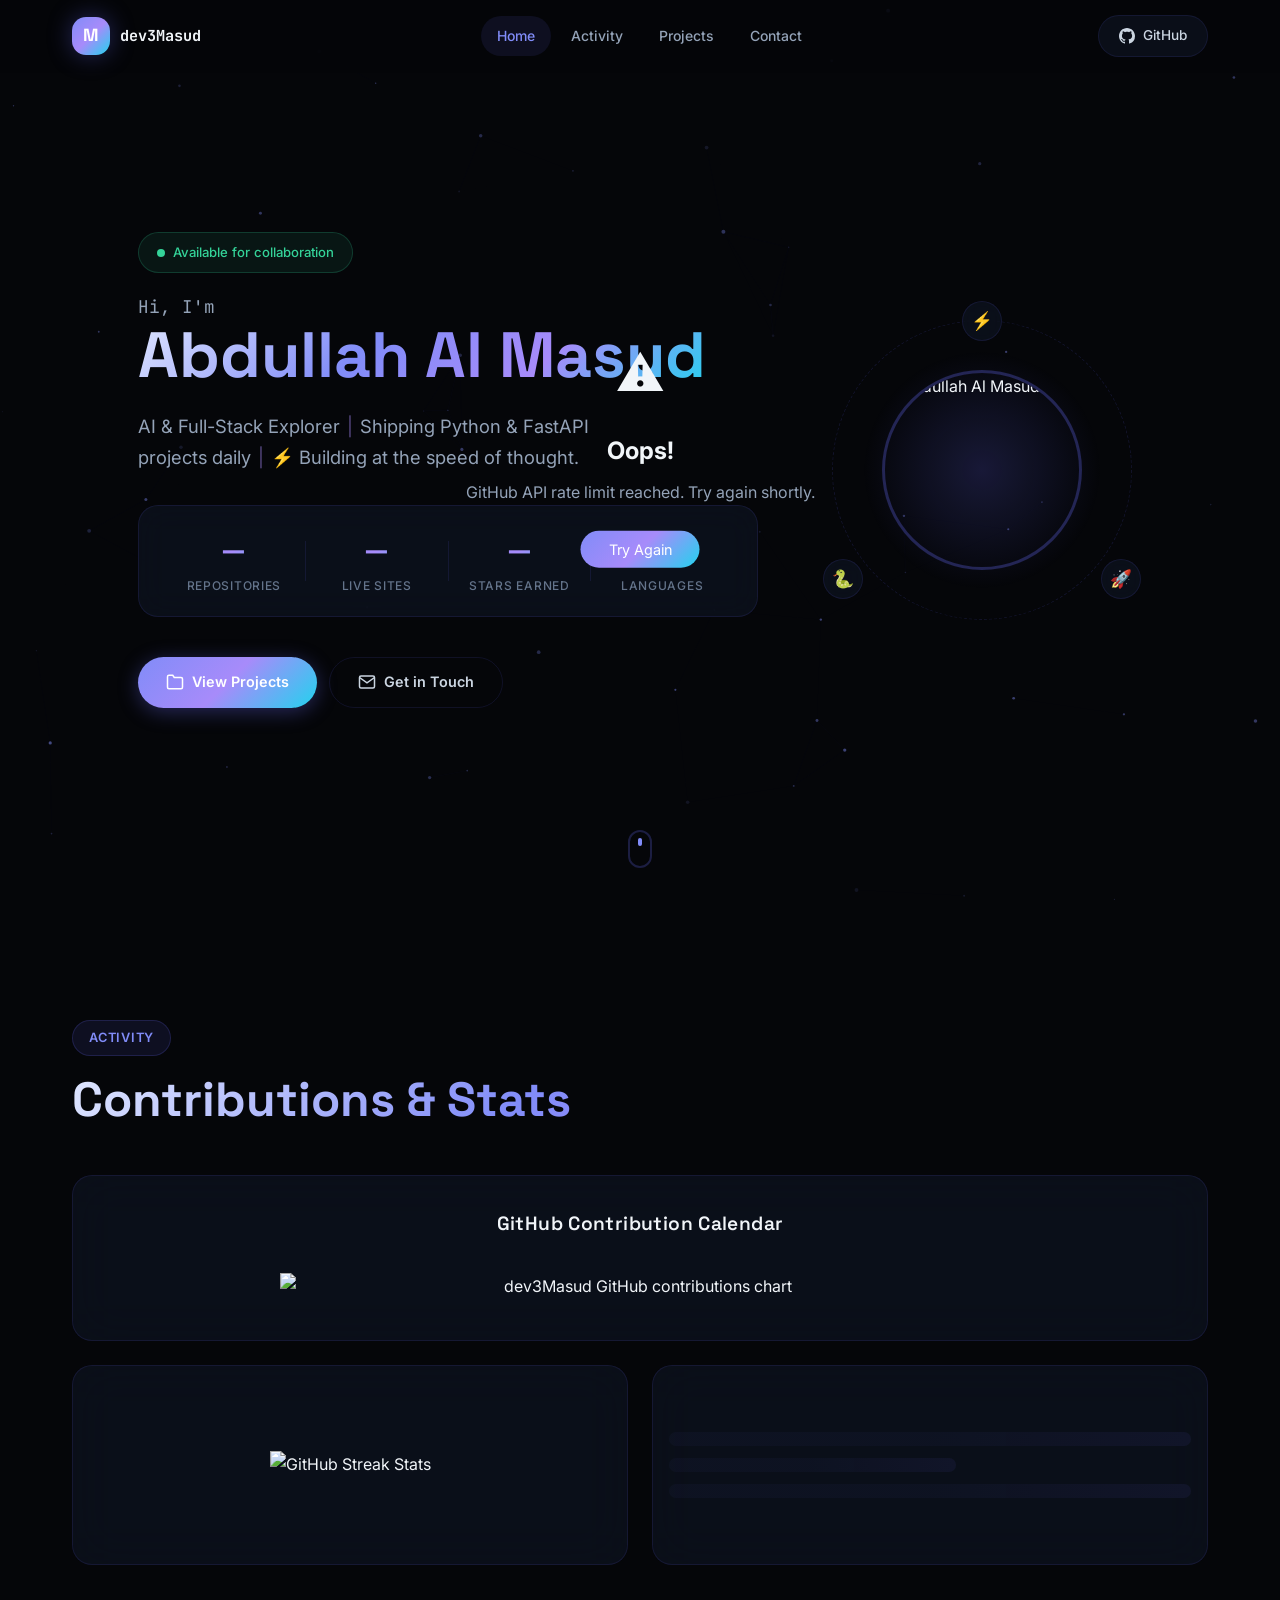
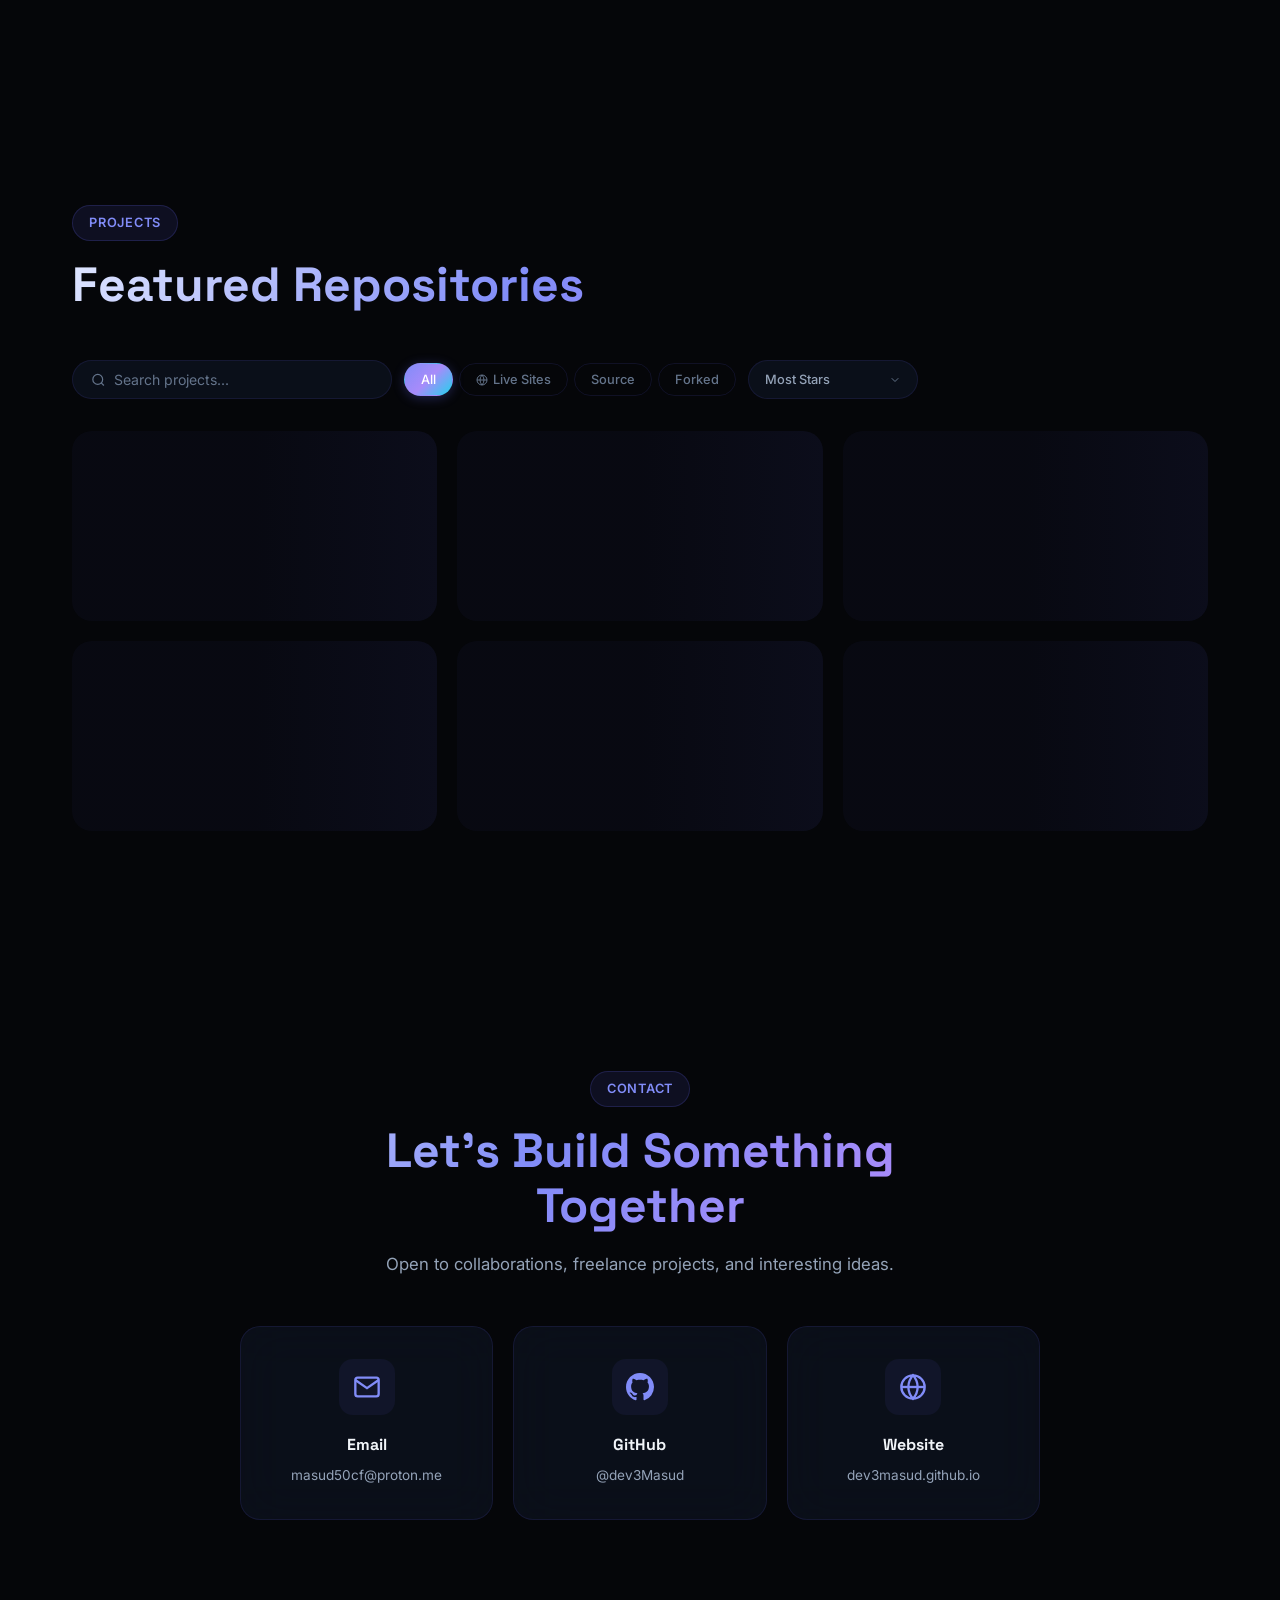
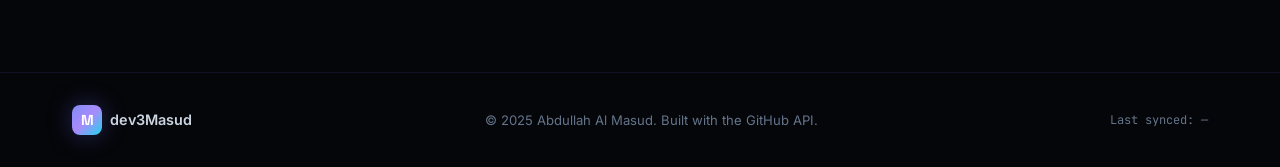
==== commit 158c52f9: "feat: design a custom rounded select dropdown and set default sorting to most stars" ====
--- a/index.html
+++ b/index.html
@@ -9,7 +9,7 @@
     <link rel="preconnect" href="https://fonts.googleapis.com">
     <link rel="preconnect" href="https://fonts.gstatic.com" crossorigin>
     <link href="https://fonts.googleapis.com/css2?family=Inter:wght@300;400;500;600;700;800;900&family=JetBrains+Mono:wght@400;500;600&family=Space+Grotesk:wght@400;500;600;700&display=swap" rel="stylesheet">
-    <link rel="stylesheet" href="style.css?v=10">
+    <link rel="stylesheet" href="style.css?v=11">
     <link rel="icon" href="data:image/svg+xml,<svg xmlns='http://www.w3.org/2000/svg' viewBox='0 0 100 100'><text y='.9em' font-size='90'>⚡</text></svg>">
 </head>
 <body>
@@ -150,12 +150,18 @@
                     <button class="chip" data-filter="source" id="filter-source">Source</button>
                     <button class="chip" data-filter="forked" id="filter-forked">Forked</button>
                 </div>
-                <select id="sort-select" class="sort-select">
-                    <option value="updated">Recently Updated</option>
-                    <option value="stars">Most Stars</option>
-                    <option value="name">Name (A-Z)</option>
-                    <option value="created">Recently Created</option>
-                </select>
+                <div class="custom-select" id="sort-custom-select">
+                    <div class="select-trigger">
+                        <span>Most Stars</span>
+                        <svg width="12" height="12" viewBox="0 0 24 24" fill="none" stroke="currentColor" stroke-width="2" stroke-linecap="round" stroke-linejoin="round"><polyline points="6 9 12 15 18 9"></polyline></svg>
+                    </div>
+                    <div class="select-options">
+                        <div class="select-option active" data-value="stars">Most Stars</div>
+                        <div class="select-option" data-value="updated">Recently Updated</div>
+                        <div class="select-option" data-value="name">Name (A-Z)</div>
+                        <div class="select-option" data-value="created">Recently Created</div>
+                    </div>
+                </div>
             </div>
             <div class="projects-grid" id="repos-grid">
                 <div class="skeleton-grid">
@@ -218,6 +224,6 @@
         </div>
     </footer>
 
-    <script src="app.js?v=10"></script>
+    <script src="app.js?v=11"></script>
 </body>
 </html>
--- a/style.css
+++ b/style.css
@@ -853,32 +853,89 @@
     box-shadow: 0 2px 12px rgba(99,102,241,0.3);
 }
 
-.sort-select {
-    padding: 8px 32px 8px 14px;
+.custom-select {
+    position: relative;
+    user-select: none;
+    font-size: 0.8rem;
+    font-weight: 500;
+    min-width: 170px;
+    z-index: 99;
+}
+
+.select-trigger {
+    display: flex;
+    align-items: center;
+    justify-content: space-between;
+    padding: 8px 16px;
     border-radius: var(--radius-full);
     border: 1px solid var(--glass-border);
     background: var(--glass);
     color: var(--text-3);
-    font-family: var(--sans);
-    font-size: 0.8rem;
     cursor: pointer;
-    outline: none;
-    -webkit-appearance: none;
-    appearance: none;
-    background-image: url("data:image/svg+xml,%3Csvg xmlns='http://www.w3.org/2000/svg' width='12' height='12' viewBox='0 0 24 24' fill='none' stroke='%2394a3b8' stroke-width='2'%3E%3Cpolyline points='6 9 12 15 18 9'/%3E%3C/svg%3E");
-    background-repeat: no-repeat;
-    background-position: right 12px center;
     transition: all 0.2s;
 }
 
-.sort-select:focus {
+.select-trigger:hover {
+    border-color: var(--glass-border-hover);
+    color: var(--text-1);
+    background: rgba(99, 102, 241, 0.08);
+}
+
+.custom-select.open .select-trigger {
     border-color: var(--indigo);
-    box-shadow: 0 0 0 3px rgba(99,102,241,0.12);
-}
-
-.sort-select option {
-    background: var(--bg-2);
+    box-shadow: 0 0 0 3px rgba(99, 102, 241, 0.12);
+}
+
+.custom-select.open .select-trigger svg {
+    transform: rotate(180deg);
+}
+
+.select-trigger svg {
+    transition: transform 0.25s;
+    color: var(--text-4);
+}
+
+.select-options {
+    position: absolute;
+    top: calc(100% + 6px);
+    left: 0;
+    right: 0;
+    background: rgba(10, 14, 23, 0.95);
+    backdrop-filter: blur(20px);
+    -webkit-backdrop-filter: blur(20px);
+    border: 1px solid var(--glass-border);
+    border-radius: var(--radius-md);
+    box-shadow: 0 10px 30px rgba(0, 0, 0, 0.5);
+    opacity: 0;
+    visibility: hidden;
+    transform: translateY(-8px);
+    transition: all 0.25s var(--ease-out);
+    overflow: hidden;
+    z-index: 100;
+}
+
+.custom-select.open .select-options {
+    opacity: 1;
+    visibility: visible;
+    transform: translateY(0);
+}
+
+.select-option {
+    padding: 10px 16px;
+    color: var(--text-3);
+    cursor: pointer;
+    transition: all 0.2s;
+}
+
+.select-option:hover {
+    background: rgba(99, 102, 241, 0.1);
     color: var(--text-1);
+}
+
+.select-option.active {
+    background: rgba(99, 102, 241, 0.15);
+    color: var(--indigo);
+    font-weight: 600;
 }
 
 .projects-grid {
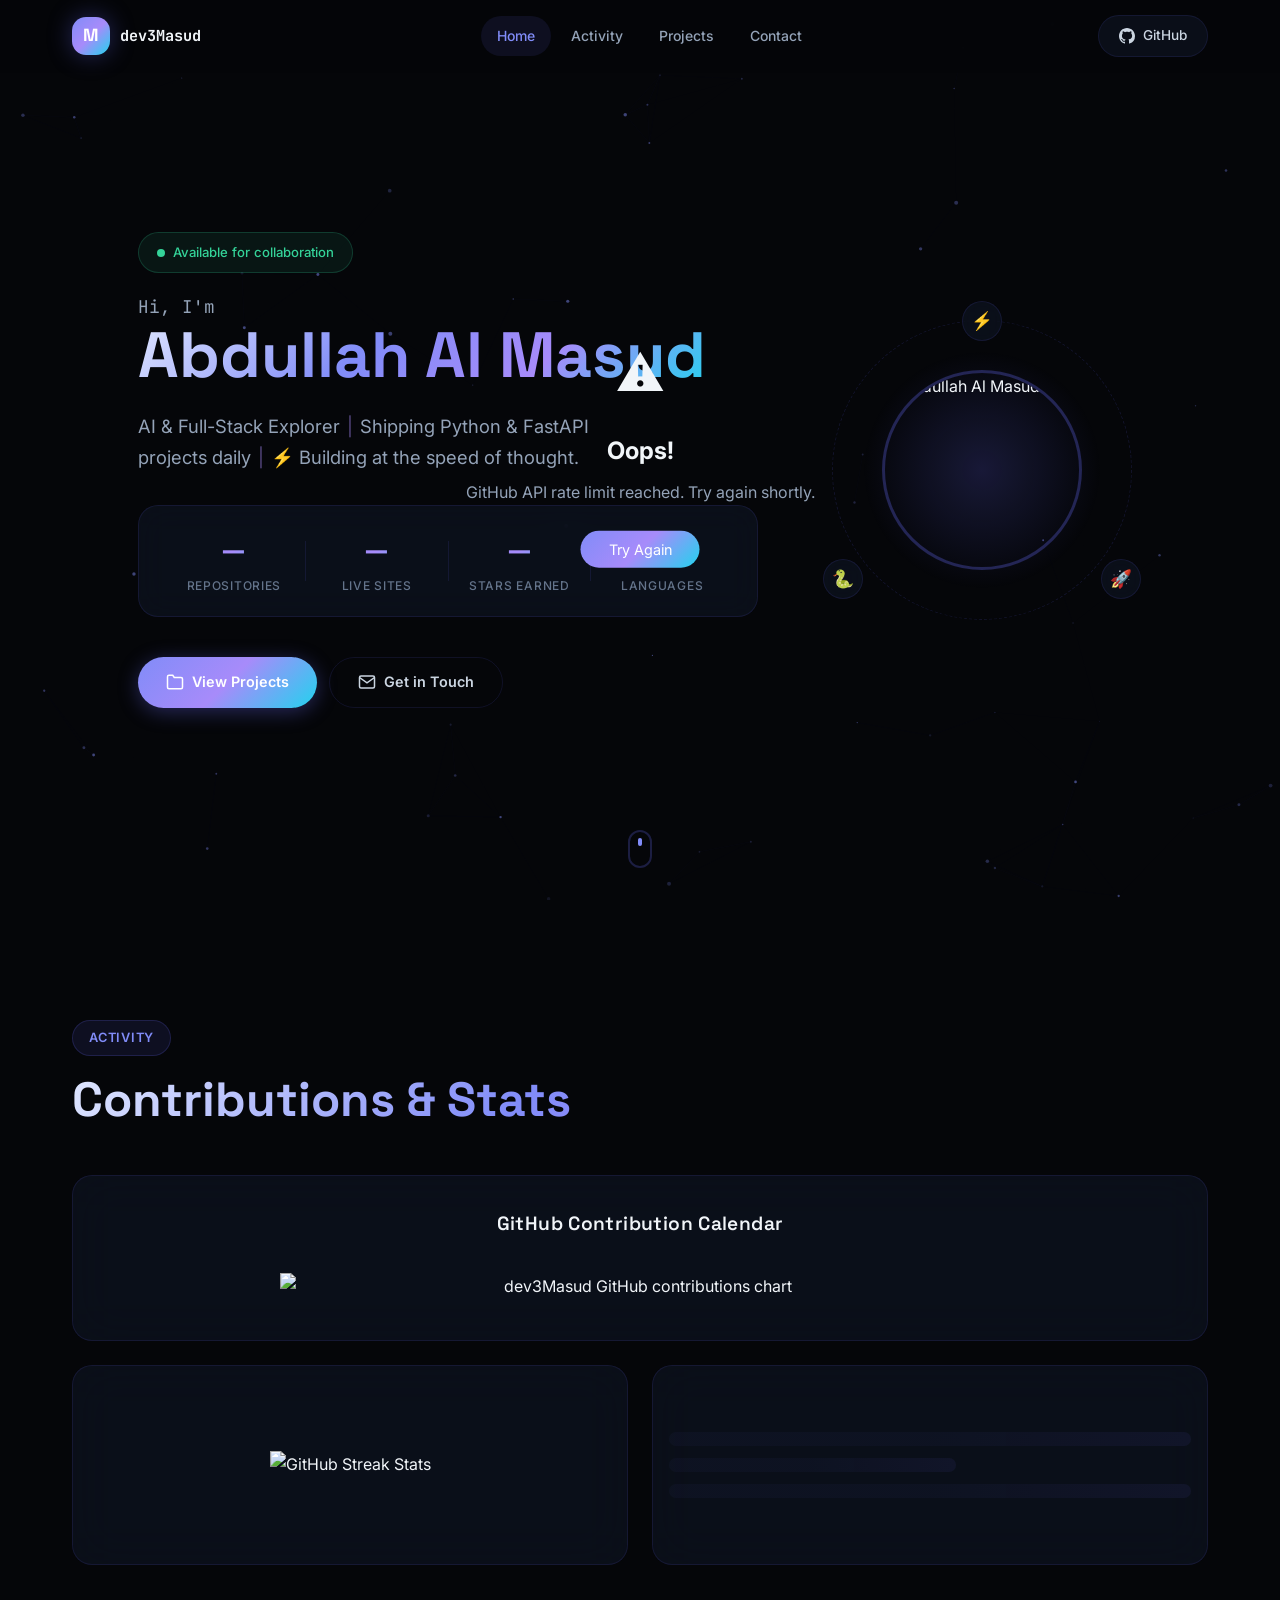
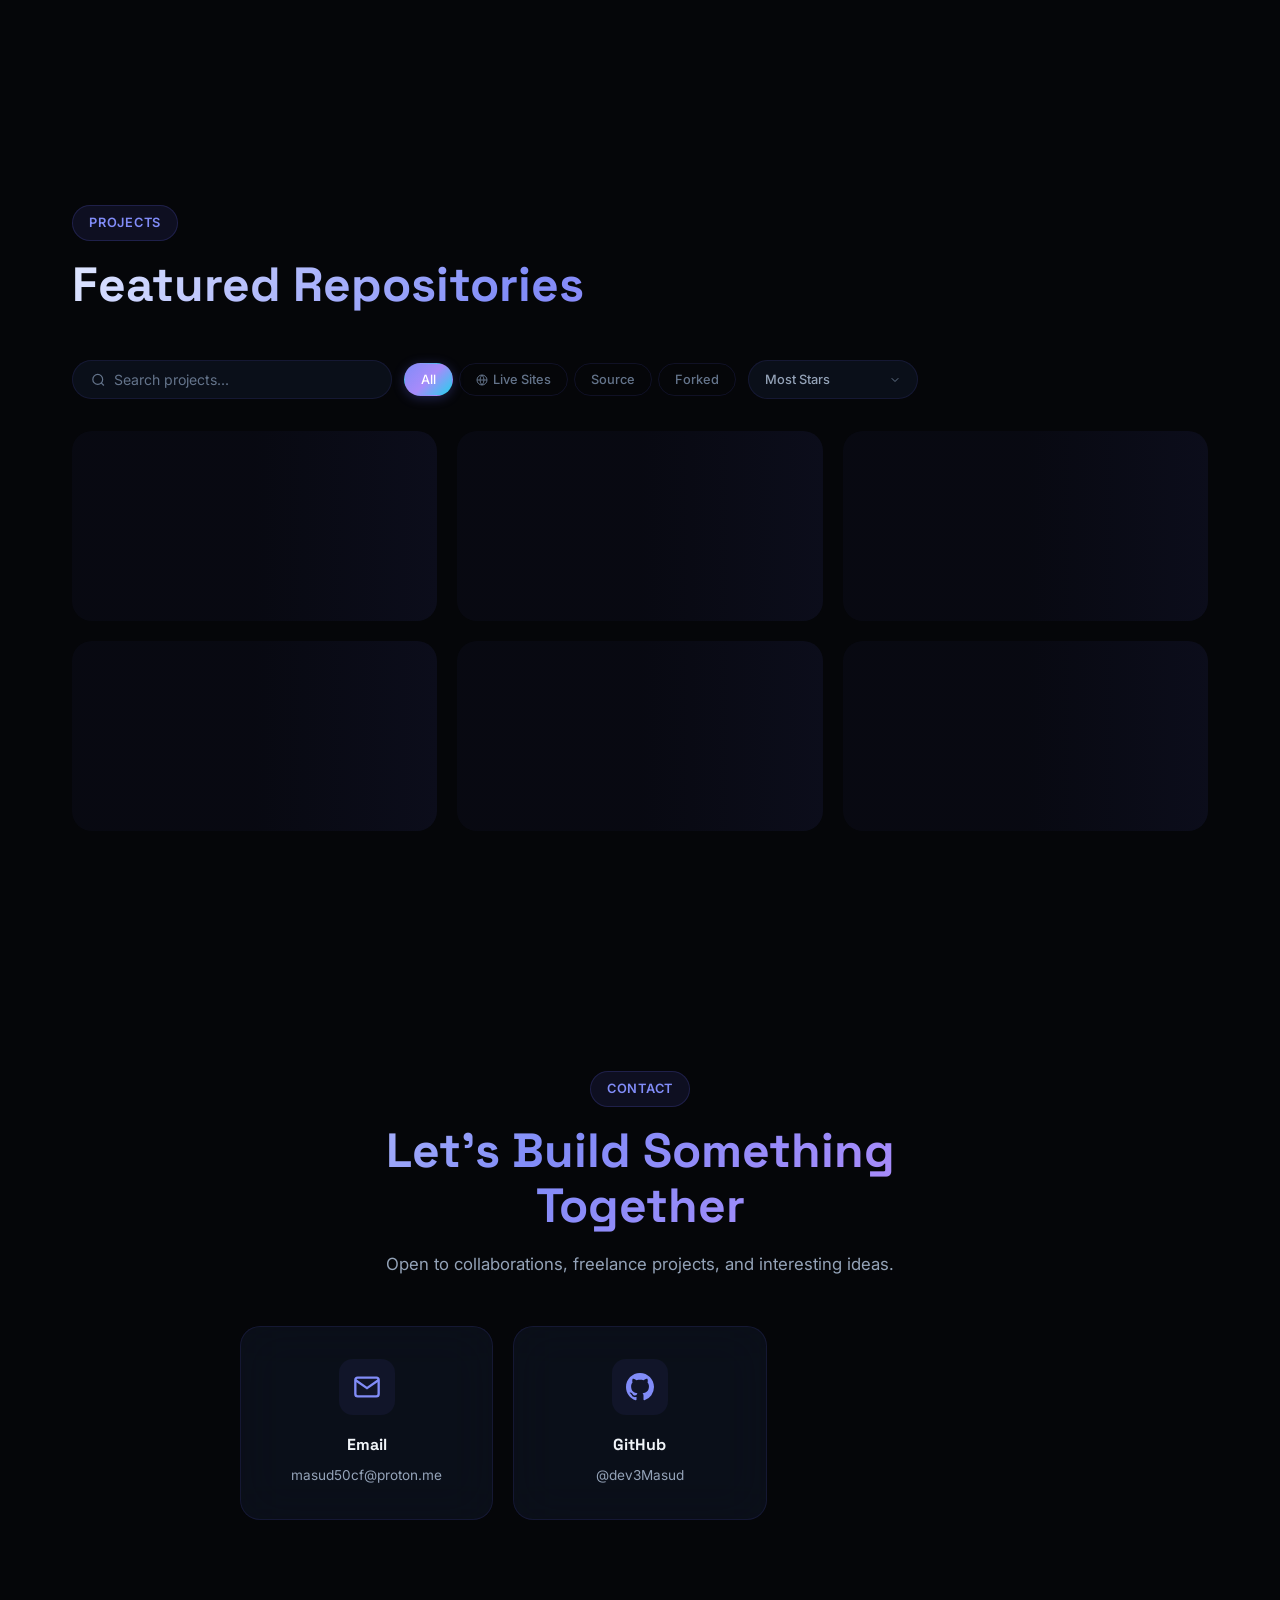
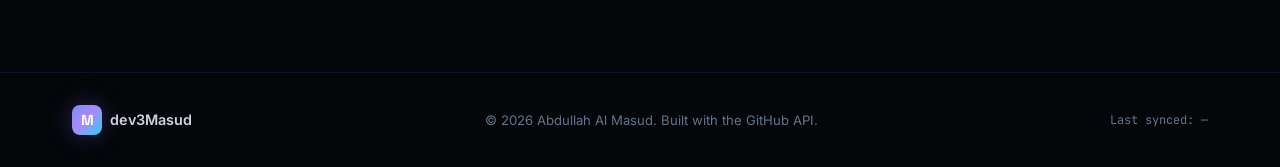
==== commit 6df4cd24: "update" ====
--- a/index.html
+++ b/index.html
@@ -219,7 +219,7 @@
                 <span class="logo-icon small">M</span>
                 <span>dev3Masud</span>
             </div>
-            <p class="footer-copy">© 2025 Abdullah Al Masud. Built with the GitHub API.</p>
+            <p class="footer-copy">© 2026 Abdullah Al Masud. Built with the GitHub API.</p>
             <p class="footer-update" id="footer-update">Last synced: —</p>
         </div>
     </footer>
